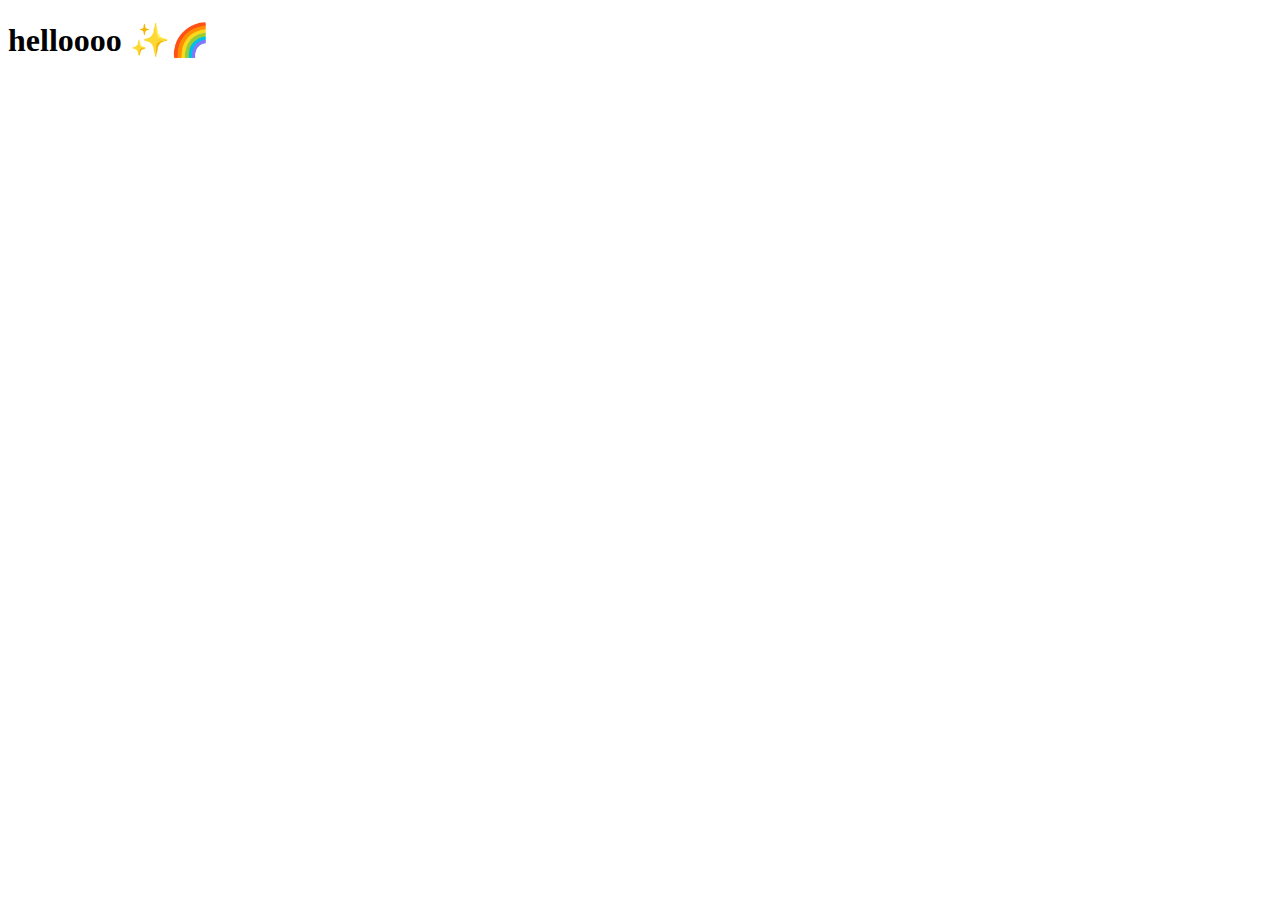
==== index.html @ 84b8ed9b "init project" ====
<!DOCTYPE html>
<html lang="en">

<head>
    <meta charset="UTF-8">
    <meta http-equiv="X-UA-Compatible" content="IE=edge">
    <meta name="viewport" content="width=device-width, initial-scale=1.0">
    <title>🌈</title>
</head>

<body>
    <h1>helloooo ✨🌈</h1>
</body>

</html>
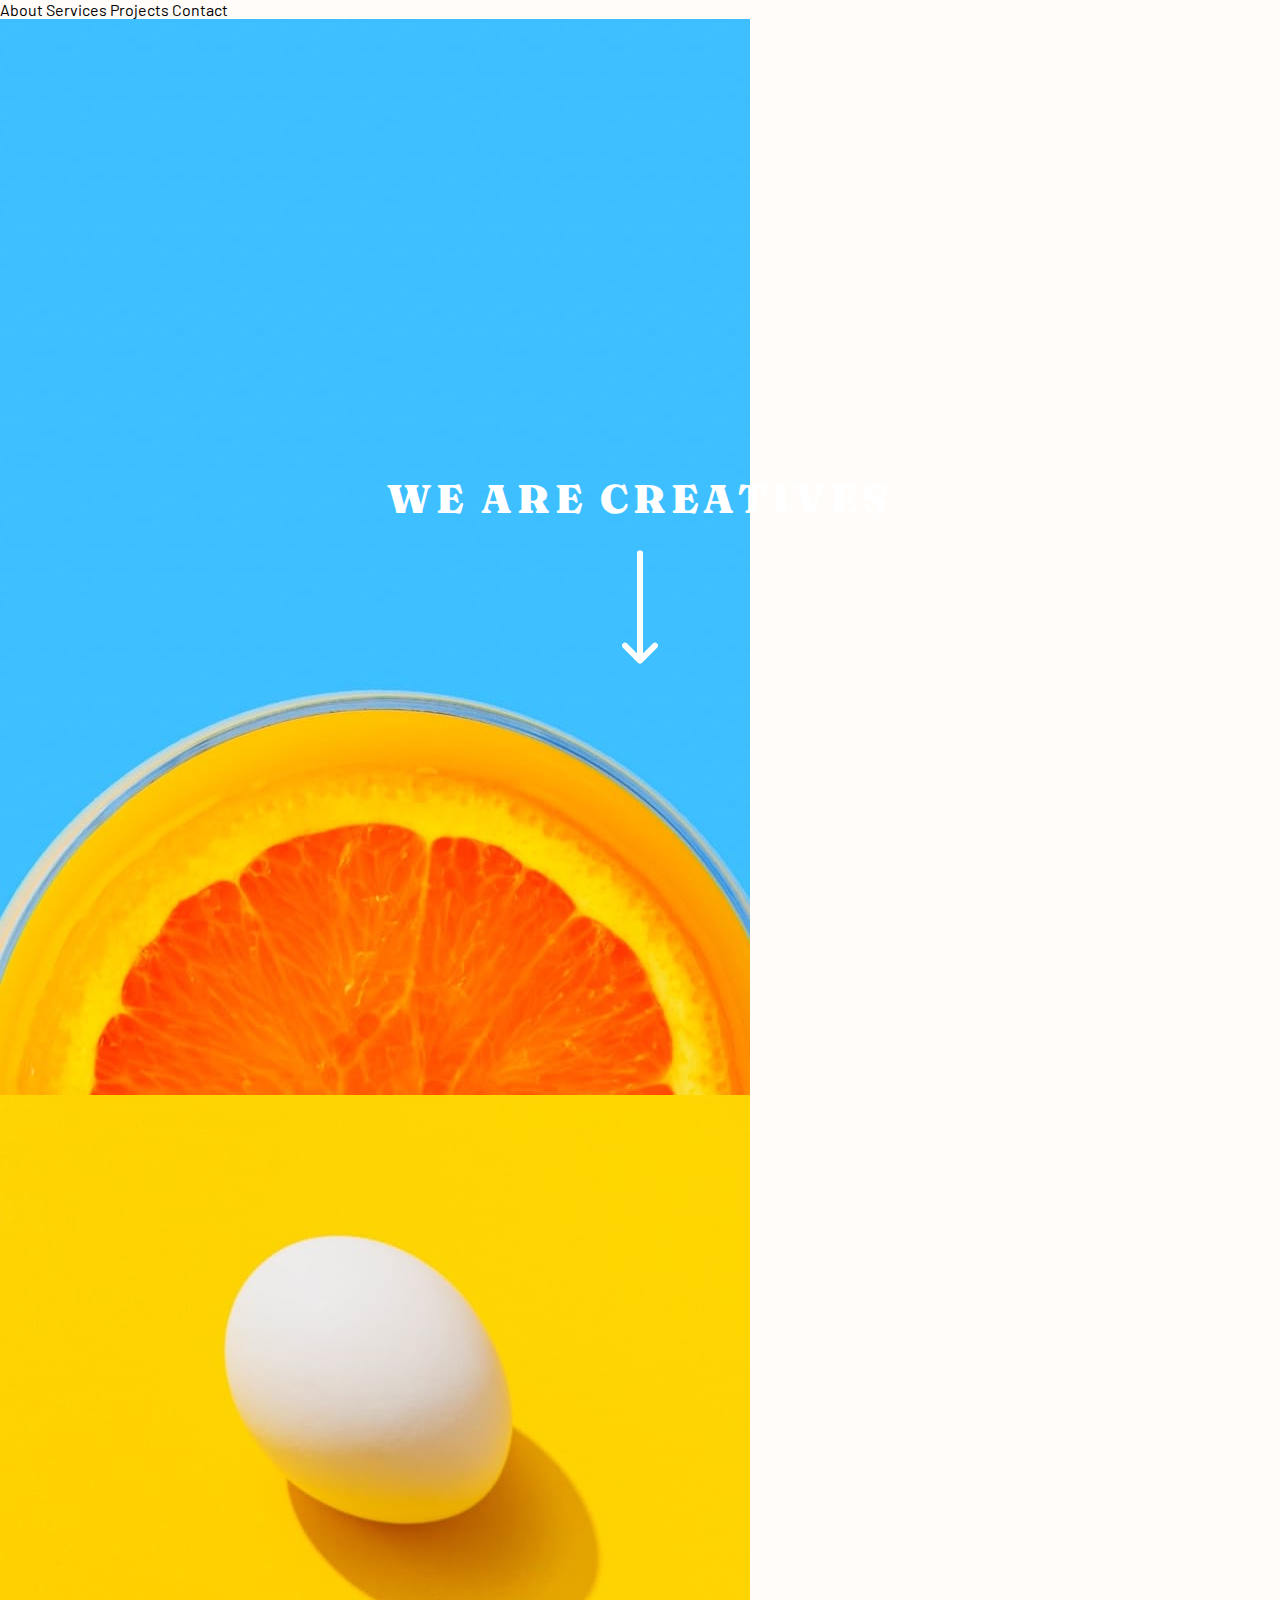
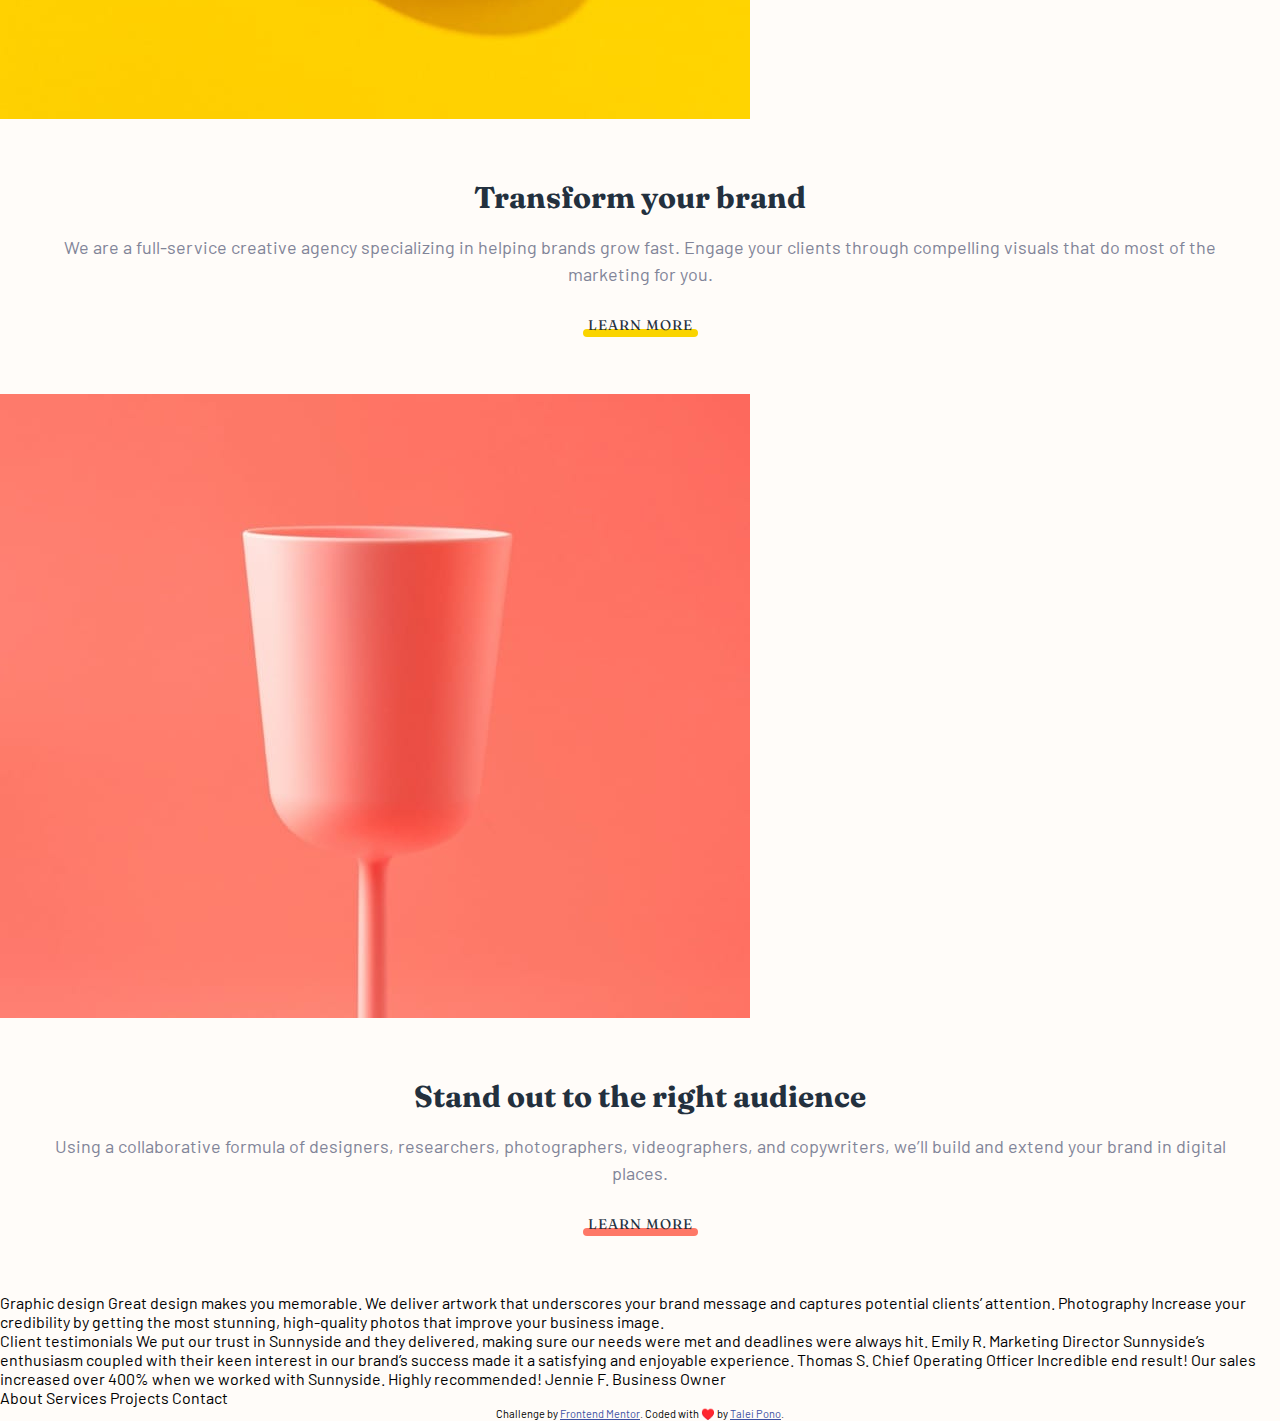
==== commit 2d3b09a7: "add hero, transform and stand out section mobile styles" ====
--- a/index.html
+++ b/index.html
@@ -3,13 +3,126 @@
 
 <head>
     <meta charset="UTF-8">
-    <meta http-equiv="X-UA-Compatible" content="IE=edge">
     <meta name="viewport" content="width=device-width, initial-scale=1.0">
-    <title>🌈</title>
+    <!-- displays site properly based on user's device -->
+
+    <link rel="icon" type="image/png" sizes="32x32" href="./images/favicon-32x32.png">
+
+    <title>Frontend Mentor | Sunnyside agency landing page</title>
+
+    <!-- Feel free to remove these styles or customise in your own stylesheet 👍 -->
+    <style>
+        .attribution {
+            font-size: 11px;
+            text-align: center;
+        }
+
+        .attribution a {
+            color: hsl(228, 45%, 44%);
+        }
+    </style>
+    <link rel="preconnect" href="https://fonts.googleapis.com">
+    <link rel="preconnect" href="https://fonts.gstatic.com" crossorigin>
+    <link
+        href="https://fonts.googleapis.com/css2?family=Barlow:wght@600&family=Fraunces:opsz,wght@9..144,700;9..144,900&display=swap"
+        rel="stylesheet">
+    <link rel="stylesheet" href="./styles.css">
 </head>
 
 <body>
-    <h1>helloooo ✨🌈</h1>
+    <header class="header">
+        About
+        Services
+        Projects
+        Contact
+    </header>
+    <main class="main">
+        <section class="hero__wrapper">
+            <div class="hero__header">
+                <h1 class="hero__title">We are creatives</h1>
+                <div class="hero__icon-wrapper">
+                    <svg width="36" height="114" xmlns="http://www.w3.org/2000/svg">
+                        <g stroke="#FFF" stroke-width="6" fill="none" fill-rule="evenodd" stroke-linecap="round"
+                            stroke-linejoin="round">
+                            <path d="M18 3v100M3 95.484l15 15 15-15" />
+                        </g>
+                    </svg>
+                </div>
+            </div>
+            <div class="hero__image-wrapper">
+                <img src="./images/mobile/image-header.jpg" alt="Hero image" class="hero__image">
+            </div>
+        </section>
+        <section class="main-content">
+            <div class="transform__wrapper">
+                <div class="transform__image-wrapper">
+                    <img src="./images/mobile/image-transform.jpg" alt="Transform image" class="transform__image">
+                </div>
+                <div class="transform__content">
+                    <h2 class="transform__title">Transform your brand</h2>
+                    <p class="transform__description">
+                        We are a full-service creative agency specializing in helping brands grow fast. Engage your
+                        clients through compelling visuals that do most of the marketing for you.
+                    </p>
+                    <a href="" class="transform__cta">Learn more</a>
+                </div>
+            </div>
+            <div class="stand-out__wrapper">
+                <div class="stand-out__image-wrapper">
+                    <img src="./images/mobile/image-stand-out.jpg" alt="Stand out image" class="stand-out__image">
+                </div>
+                <div class="stand-out__content">
+                    <h2 class="stand-out__title">Stand out to the right audience</h2>
+                    <p class="stand-out__description">
+                        Using a collaborative formula of designers, researchers, photographers, videographers, and
+                        copywriters,
+                        we’ll build
+                        and extend your brand in digital places.
+                    </p>
+                    <a href="" class="stand-out__cta">Learn more</a>
+                </div>
+            </div>
+            <div class="graphic-photography__wrapper">
+                Graphic design
+                Great design makes you memorable. We deliver artwork that underscores your brand message and captures
+                potential
+                clients’ attention.
+
+                Photography
+                Increase your credibility by getting the most stunning, high-quality photos that improve your business
+                image.
+            </div>
+            <div class="testimonials__wrapper">
+                Client testimonials
+
+                We put our trust in Sunnyside and they delivered, making sure our needs were met and deadlines were
+                always hit.
+                Emily R.
+                Marketing Director
+
+                Sunnyside’s enthusiasm coupled with their keen interest in our brand’s success made it a satisfying and
+                enjoyable
+                experience.
+                Thomas S.
+                Chief Operating Officer
+
+                Incredible end result! Our sales increased over 400% when we worked with Sunnyside. Highly recommended!
+                Jennie F.
+                Business Owner
+            </div>
+        </section>
+    </main>
+    <footer class="footer">
+        About
+        Services
+        Projects
+        Contact
+    </footer>
+
+    <div class="attribution">
+        Challenge by <a href="https://www.frontendmentor.io?ref=challenge" target="_blank">Frontend Mentor</a>.
+        Coded with ♥️ by <a href="#">Talei Pono</a>.
+    </div>
 </body>
 
 </html>--- a/styles.css
+++ b/styles.css
@@ -0,0 +1,158 @@
+/* VARIABLES */
+:root {
+    /* COLOR VARS */
+    --white: #ffffff;
+    --white-2: #fffcf9;
+    --gray: hsl(232, 10%, 55%);
+    --blue: hsl(212, 27%, 19%);
+    --yellow: hsl(51, 100%, 49%);
+    --red: hsl(7, 99%, 70%);
+    /* FONT VARS */
+    --primary: 'Barlow', sans-serif;
+    --secondary: 'Fraunces', serif;
+    /* Z-INDEX */
+    --behind: -1;
+}
+
+/* NORMALIZE STYLES */
+html {box-sizing:border-box; overflow-x: hidden; scroll-behavior: smooth;}
+*, *::before, *::after {box-sizing: border-box;}
+body {margin: 0; font-family: 'Barlow', sans-serif; font-size: 1rem; overflow-x: hidden; background-color: var(--white-2);}
+
+/* HERO SECTION - MOBILE */
+.hero__wrapper {
+    position: relative;
+}
+
+.hero__header {
+    position: absolute;
+    top: 50%;
+    transform: translateY(-50%);
+    width: 100%;
+    text-align: center;
+}
+
+.hero__title {
+    font-family: var(--secondary);
+    text-transform: uppercase;
+    font-size: 2.5rem;
+    font-weight: 900;
+    letter-spacing: 5px;
+    color: var(--white);
+}
+
+.hero__image {
+    max-width: 100%;
+}
+
+.hero__image-wrapper {
+    display: flex;
+}
+
+/* TRANSFORM SECTION - MOBILE */
+.transform__image {
+    max-width: 100%;
+}
+
+.transform__image-wrapper {
+    display: flex;
+}
+
+.transform__content {
+    text-align: center;
+    padding: 60px 25px;
+}
+
+.transform__title {
+    margin: 0 auto;
+    font-family: var(--secondary);
+    font-size: 1.875rem;
+    width: 75%;
+    color: var(--blue);
+}
+
+.transform__description {
+    line-height: 1.5;
+    font-size: 1.125rem;
+    color: var(--gray);
+}
+
+.transform__cta {
+    text-transform: uppercase;
+    text-decoration: none;
+    font-family: var(--secondary);
+    display: inline-block;
+    margin-top: 10px;
+    color: var(--blue);
+    position: relative;
+    font-size: 0.875rem;
+    letter-spacing: 1px;
+}
+
+.transform__cta::after {
+    content: "";
+    display: inline-block;
+    position: absolute;
+    bottom: -3px;
+    left: -5px;
+    width: calc(100% + 10px);
+    height: 8px;
+    background-color: var(--yellow);
+    border-radius: 10px;
+    z-index: var(--behind);
+}
+
+/* STAND OUT SECTION - MOBILE */
+.stand-out__image {
+    max-width: 100%;
+}
+
+.stand-out__image-wrapper {
+    display: flex;
+}
+
+.stand-out__content {
+    text-align: center;
+    padding: 60px 25px;
+}
+
+.stand-out__title {
+    margin: 0 auto;
+    font-family: var(--secondary);
+    font-size: 1.875rem;
+    width: 75%;
+    color: var(--blue);
+}
+
+.stand-out__description {
+    line-height: 1.5;
+    font-size: 1.125rem;
+    color: var(--gray);
+}
+
+.stand-out__cta {
+    text-transform: uppercase;
+    text-decoration: none;
+    font-family: var(--secondary);
+    display: inline-block;
+    margin-top: 10px;
+    color: var(--blue);
+    position: relative;
+    font-size: 0.875rem;
+    letter-spacing: 1px;
+}
+
+.stand-out__cta::after {
+    content: "";
+    display: inline-block;
+    position: absolute;
+    bottom: -3px;
+    left: -5px;
+    width: calc(100% + 10px);
+    height: 8px;
+    background-color: var(--red);
+    border-radius: 10px;
+    z-index: var(--behind);
+}
+
+/* GRAPHIC & PHOTOGRAPHY SECTION - MOBILE */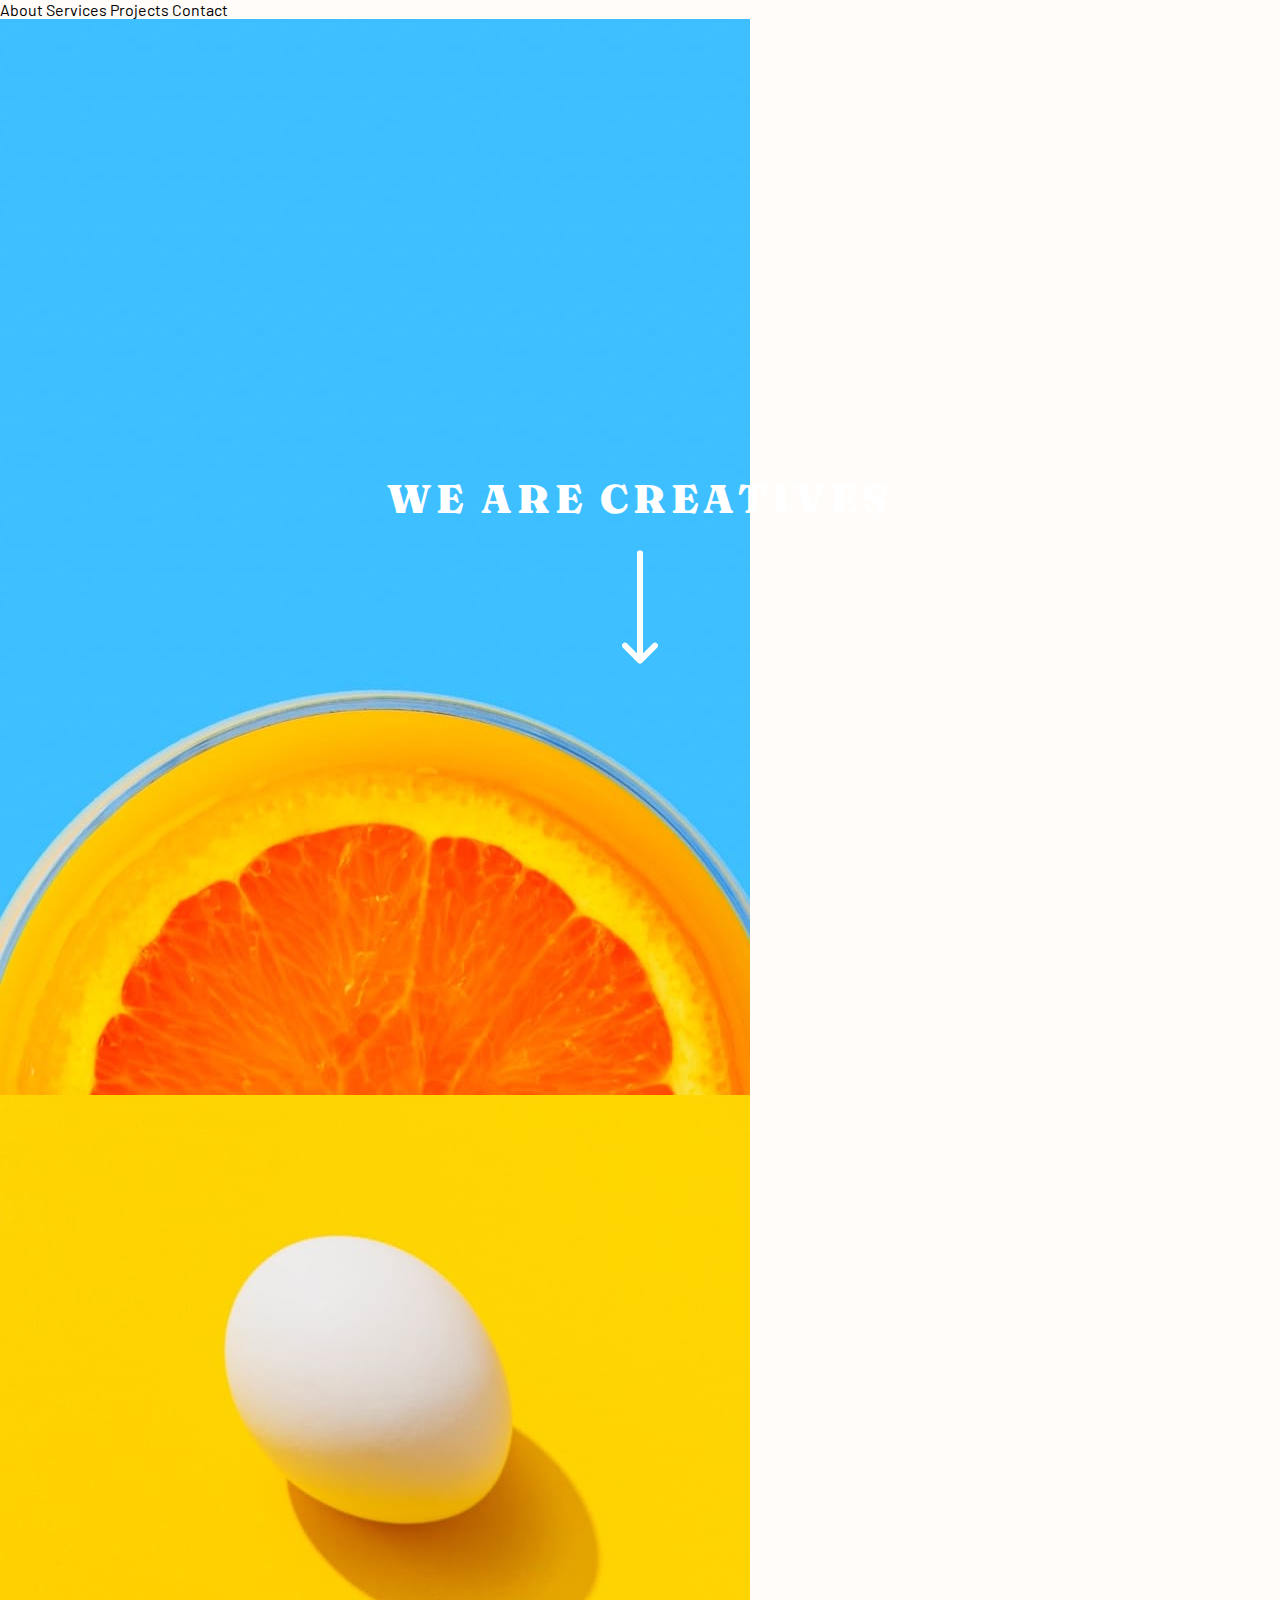
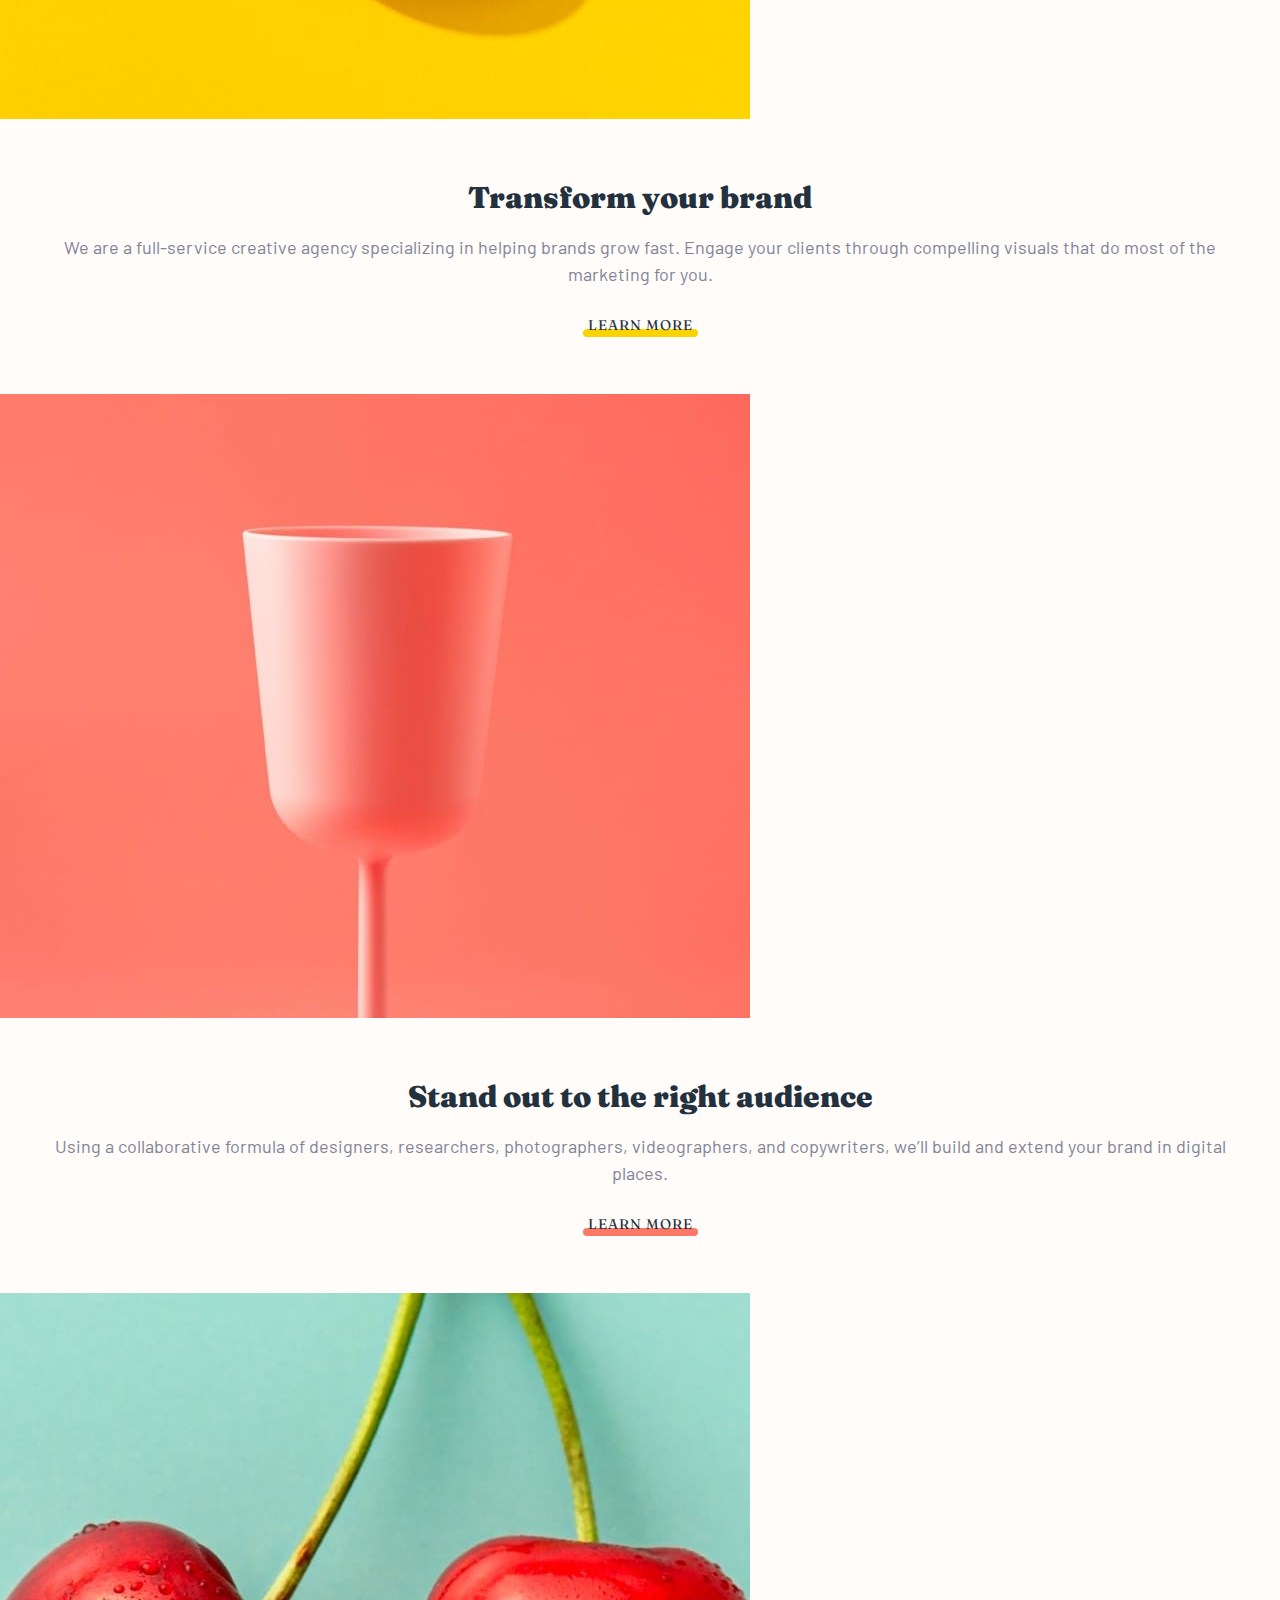
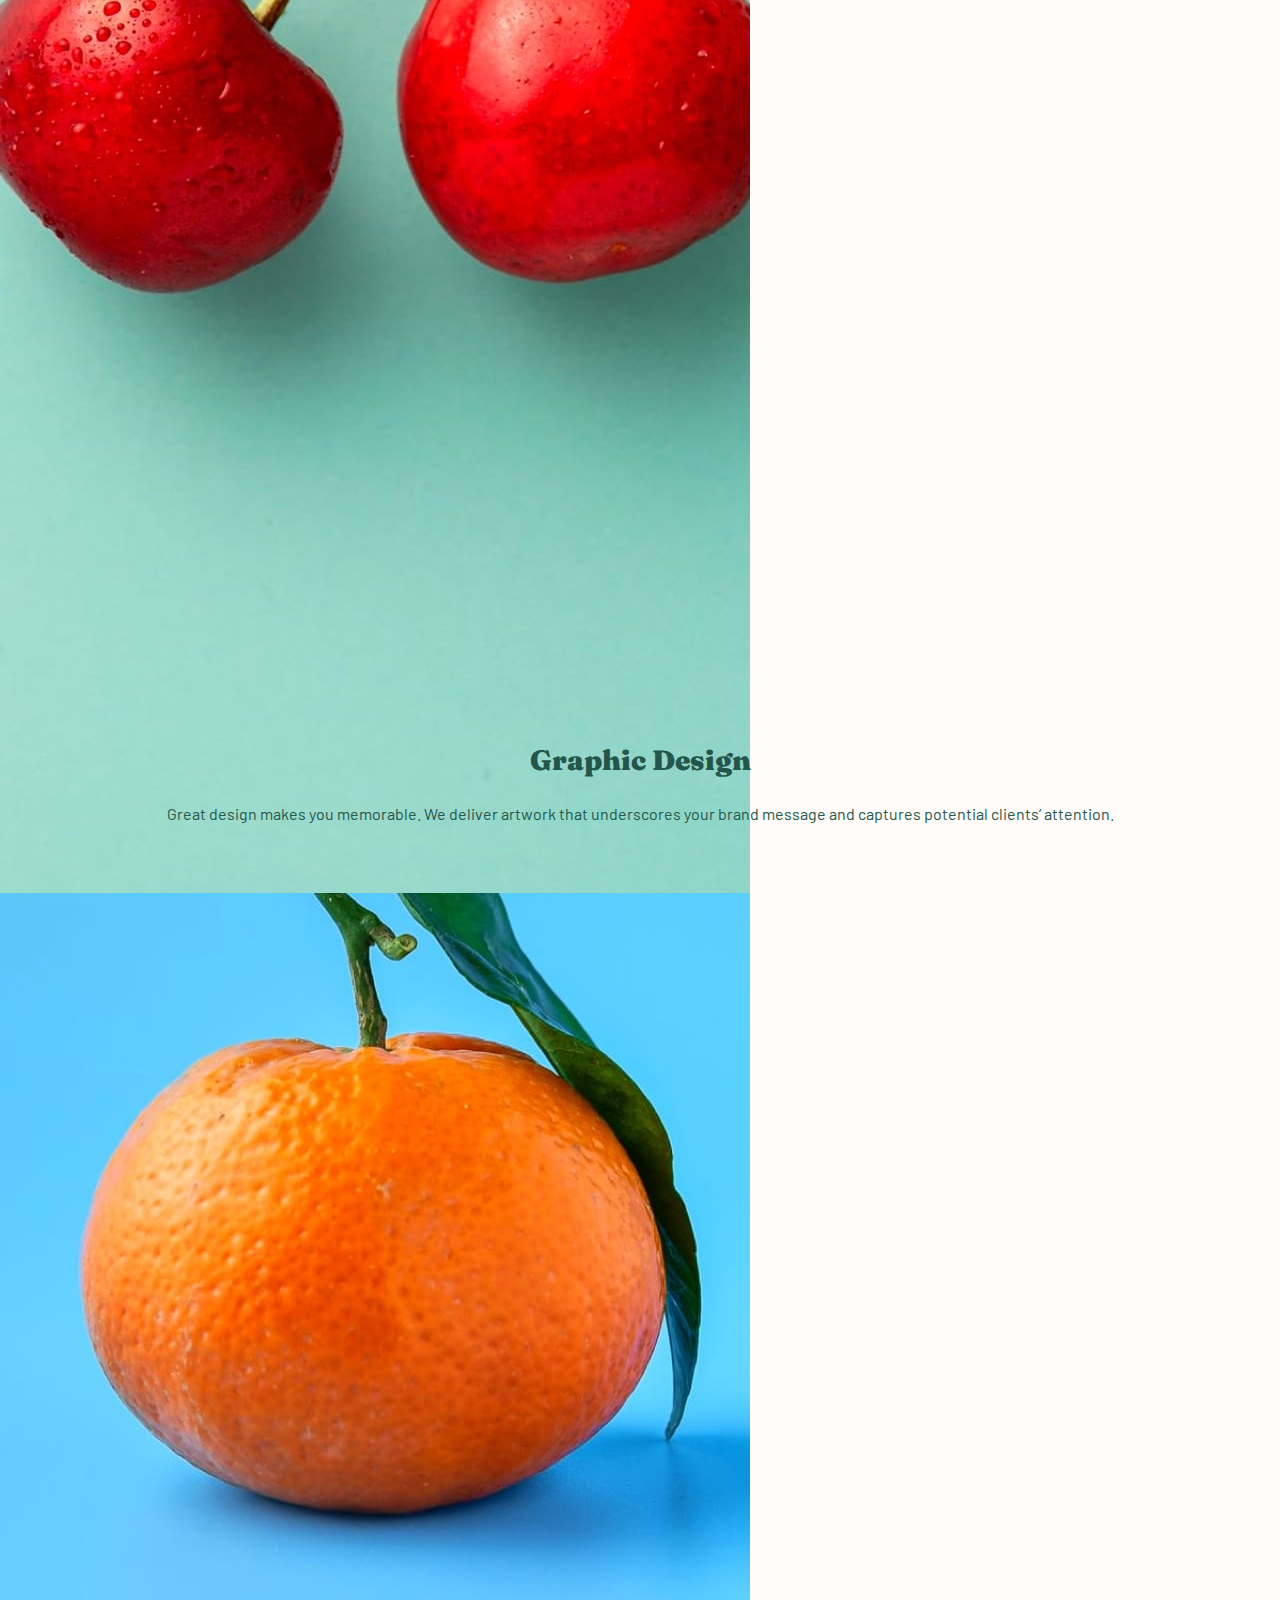
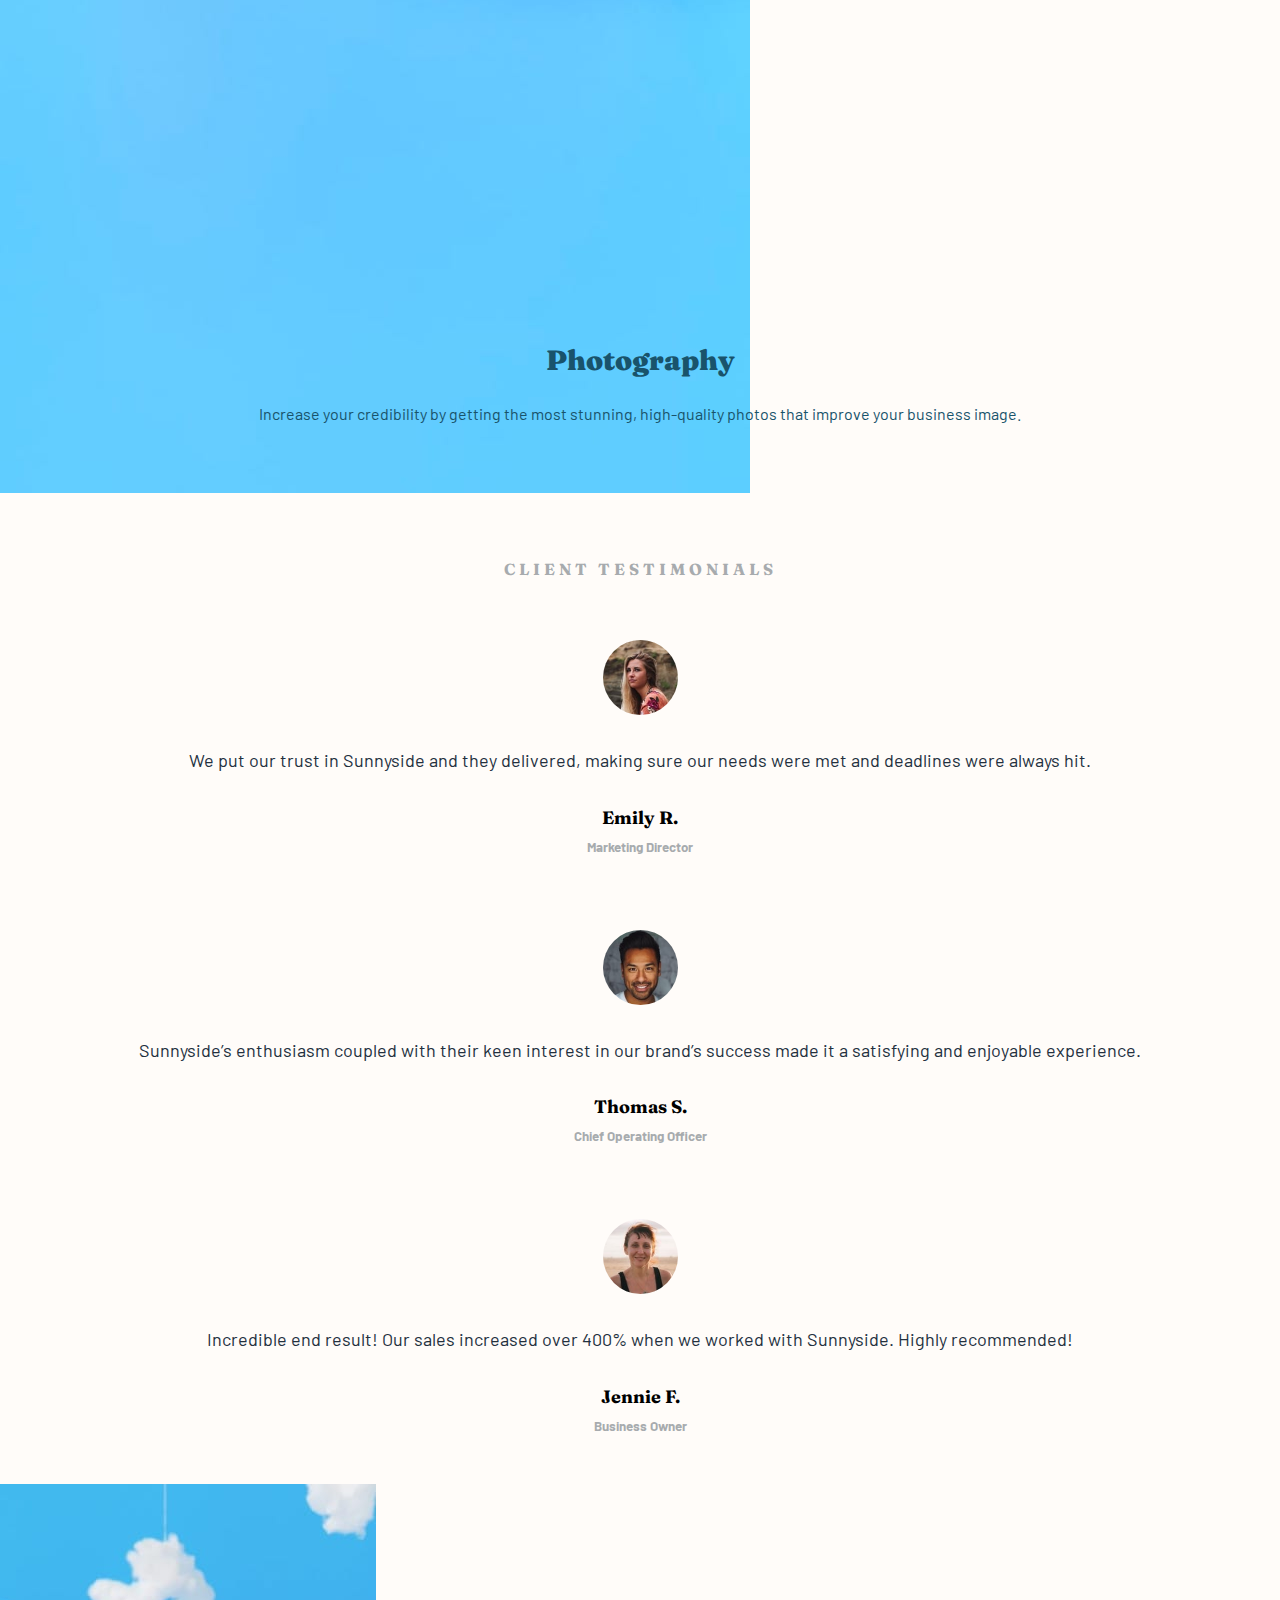
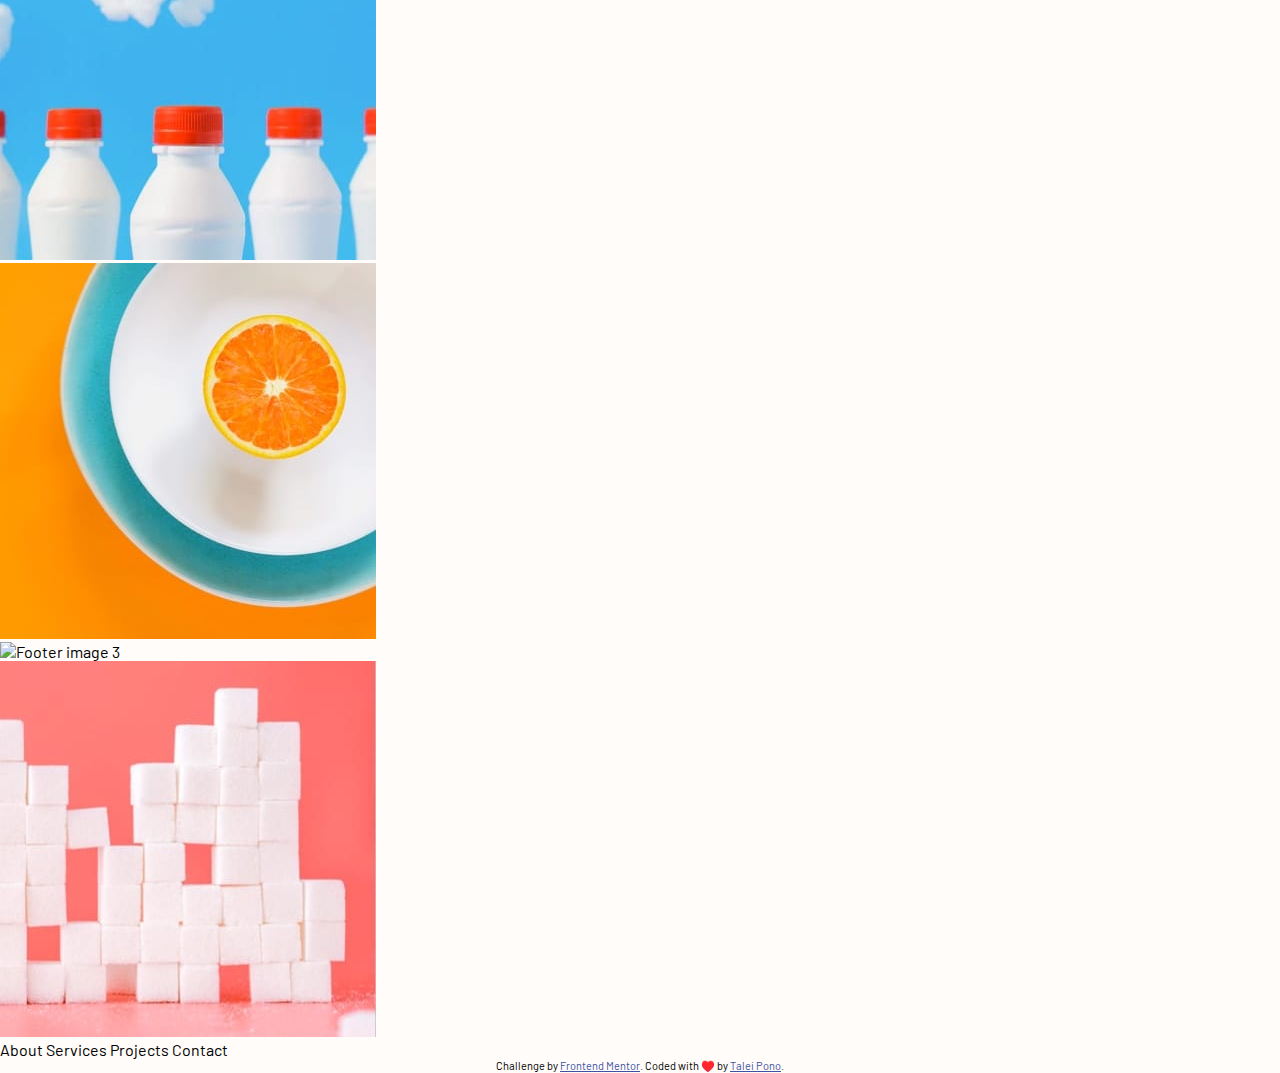
==== commit 461da736: "add graphic, photography, and testimonials mobile styles" ====
--- a/index.html
+++ b/index.html
@@ -2,127 +2,173 @@
 <html lang="en">
 
 <head>
-    <meta charset="UTF-8">
-    <meta name="viewport" content="width=device-width, initial-scale=1.0">
-    <!-- displays site properly based on user's device -->
+  <meta charset="UTF-8" />
+  <meta name="viewport" content="width=device-width, initial-scale=1.0" />
+  <!-- displays site properly based on user's device -->
 
-    <link rel="icon" type="image/png" sizes="32x32" href="./images/favicon-32x32.png">
+  <link rel="icon" type="image/png" sizes="32x32" href="./images/favicon-32x32.png" />
 
-    <title>Frontend Mentor | Sunnyside agency landing page</title>
+  <title>Frontend Mentor | Sunnyside agency landing page</title>
 
-    <!-- Feel free to remove these styles or customise in your own stylesheet 👍 -->
-    <style>
-        .attribution {
-            font-size: 11px;
-            text-align: center;
-        }
+  <!-- Feel free to remove these styles or customise in your own stylesheet 👍 -->
+  <style>
+    .attribution {
+      font-size: 11px;
+      text-align: center;
+    }
 
-        .attribution a {
-            color: hsl(228, 45%, 44%);
-        }
-    </style>
-    <link rel="preconnect" href="https://fonts.googleapis.com">
-    <link rel="preconnect" href="https://fonts.gstatic.com" crossorigin>
-    <link
-        href="https://fonts.googleapis.com/css2?family=Barlow:wght@600&family=Fraunces:opsz,wght@9..144,700;9..144,900&display=swap"
-        rel="stylesheet">
-    <link rel="stylesheet" href="./styles.css">
+    .attribution a {
+      color: hsl(228, 45%, 44%);
+    }
+  </style>
+  <link rel="preconnect" href="https://fonts.googleapis.com" />
+  <link rel="preconnect" href="https://fonts.gstatic.com" crossorigin />
+  <link
+    href="https://fonts.googleapis.com/css2?family=Barlow:wght@600&family=Fraunces:opsz,wght@9..144,700;9..144,900&display=swap"
+    rel="stylesheet" />
+  <link rel="stylesheet" href="./styles.css" />
 </head>
 
 <body>
-    <header class="header">
-        About
-        Services
-        Projects
-        Contact
-    </header>
-    <main class="main">
-        <section class="hero__wrapper">
-            <div class="hero__header">
-                <h1 class="hero__title">We are creatives</h1>
-                <div class="hero__icon-wrapper">
-                    <svg width="36" height="114" xmlns="http://www.w3.org/2000/svg">
-                        <g stroke="#FFF" stroke-width="6" fill="none" fill-rule="evenodd" stroke-linecap="round"
-                            stroke-linejoin="round">
-                            <path d="M18 3v100M3 95.484l15 15 15-15" />
-                        </g>
-                    </svg>
-                </div>
+  <header class="header">About Services Projects Contact</header>
+  <main class="main">
+    <section class="hero__wrapper">
+      <div class="hero__header">
+        <h1 class="hero__title">We are creatives</h1>
+        <div class="hero__icon-wrapper">
+          <svg width="36" height="114" xmlns="http://www.w3.org/2000/svg">
+            <g stroke="#FFF" stroke-width="6" fill="none" fill-rule="evenodd" stroke-linecap="round"
+              stroke-linejoin="round">
+              <path d="M18 3v100M3 95.484l15 15 15-15" />
+            </g>
+          </svg>
+        </div>
+      </div>
+      <div class="hero__image-wrapper">
+        <img src="./images/mobile/image-header.jpg" alt="Hero image" class="hero__image" />
+      </div>
+    </section>
+    <section class="main-content">
+      <div class="transform__wrapper">
+        <div class="transform__image-wrapper">
+          <img src="./images/mobile/image-transform.jpg" alt="Transform image" class="transform__image" />
+        </div>
+        <div class="transform__content">
+          <h2 class="transform__title">Transform your brand</h2>
+          <p class="transform__description">
+            We are a full-service creative agency specializing in helping
+            brands grow fast. Engage your clients through compelling visuals
+            that do most of the marketing for you.
+          </p>
+          <a href="" class="transform__cta">Learn more</a>
+        </div>
+      </div>
+      <div class="stand-out__wrapper">
+        <div class="stand-out__image-wrapper">
+          <img src="./images/mobile/image-stand-out.jpg" alt="Stand out image" class="stand-out__image" />
+        </div>
+        <div class="stand-out__content">
+          <h2 class="stand-out__title">Stand out to the right audience</h2>
+          <p class="stand-out__description">
+            Using a collaborative formula of designers, researchers,
+            photographers, videographers, and copywriters, we’ll build and
+            extend your brand in digital places.
+          </p>
+          <a href="" class="stand-out__cta">Learn more</a>
+        </div>
+      </div>
+      <div class="graphic-photography__wrapper">
+        <div class="graphic__wrapper">
+          <div class="graphic__image-wrapper">
+            <img src="./images/mobile/image-graphic-design.jpg" alt="Graphic design image" class="graphic__image">
+          </div>
+          <div class="graphic__content">
+            <h2 class="graphic__title">Graphic design</h2>
+            <p class="graphic__description">Great design makes you memorable. We deliver artwork
+              that underscores your brand message and captures potential clients’ attention.</p>
+          </div>
+        </div>
+        <div class="photography__wrapper">
+          <div class="photography__image-wrapper">
+            <img src="./images/mobile/image-photography.jpg" alt="Photography image" class="photography__image">
+          </div>
+          <div class="photography__content">
+            <h2 class="photography__title">Photography</h2>
+            <p class="photography__description">Increase your credibility by getting the most stunning, high-quality
+              photos that improve your business image.</p>
+          </div>
+        </div>
+      </div>
+      <div class="testimonials__wrapper">
+        <h3 class="testimonials__title">Client testimonials</h3>
+        <div class="testimonials__blocks">
+          <div class="testimonials__block">
+            <div class="testimonials__image-wrapper">
+              <img src="./images/image-emily.jpg" alt="Testimonial 1 image" class="testimonials__image">
             </div>
-            <div class="hero__image-wrapper">
-                <img src="./images/mobile/image-header.jpg" alt="Hero image" class="hero__image">
+            <p class="testimonials__quote">We put our trust in Sunnyside and they delivered,
+              making sure our needs were met and deadlines were always hit.</p>
+            <div class="testimonials__author">
+              <h4 class="testimonials__author-title">Emily R.</h4>
+              <h5 class="testimonials__author-subtitle">Marketing Director</h5>
             </div>
-        </section>
-        <section class="main-content">
-            <div class="transform__wrapper">
-                <div class="transform__image-wrapper">
-                    <img src="./images/mobile/image-transform.jpg" alt="Transform image" class="transform__image">
-                </div>
-                <div class="transform__content">
-                    <h2 class="transform__title">Transform your brand</h2>
-                    <p class="transform__description">
-                        We are a full-service creative agency specializing in helping brands grow fast. Engage your
-                        clients through compelling visuals that do most of the marketing for you.
-                    </p>
-                    <a href="" class="transform__cta">Learn more</a>
-                </div>
+          </div>
+          <div class="testimonials__block">
+            <div class="testimonials__image-wrapper">
+              <img src="./images/image-thomas.jpg" alt="Testimonial 2 image" class="testimonials__image">
             </div>
-            <div class="stand-out__wrapper">
-                <div class="stand-out__image-wrapper">
-                    <img src="./images/mobile/image-stand-out.jpg" alt="Stand out image" class="stand-out__image">
-                </div>
-                <div class="stand-out__content">
-                    <h2 class="stand-out__title">Stand out to the right audience</h2>
-                    <p class="stand-out__description">
-                        Using a collaborative formula of designers, researchers, photographers, videographers, and
-                        copywriters,
-                        we’ll build
-                        and extend your brand in digital places.
-                    </p>
-                    <a href="" class="stand-out__cta">Learn more</a>
-                </div>
+            <p class="testimonials__quote">Sunnyside’s enthusiasm coupled with their keen
+              interest in our brand’s success made it a satisfying and enjoyable
+              experience.</p>
+            <div class="testimonials__author">
+              <h4 class="testimonials__author-title">Thomas S.</h4>
+              <h5 class="testimonials__author-subtitle">Chief Operating Officer</h5>
             </div>
-            <div class="graphic-photography__wrapper">
-                Graphic design
-                Great design makes you memorable. We deliver artwork that underscores your brand message and captures
-                potential
-                clients’ attention.
+          </div>
+          <div class="testimonials__block">
+            <div class="testimonials__image-wrapper">
+              <img src="./images/image-jennie.jpg" alt="Testimonial 3 image" class="testimonials__image">
+            </div>
+            <p class="testimonials__quote">Incredible end result! Our sales increased over 400% when we worked with
+              Sunnyside. Highly recommended!</p>
+            <div class="testimonials__author">
+              <h4 class="testimonials__author-title">Jennie F.</h4>
+              <h5 class="testimonials__author-subtitle">Business Owner</h5>
+            </div>
+          </div>
+        </div>
+      </div>
+    </section>
+  </main>
+  <footer class="footer">
+    <section class="footer__image-grid">
+      <div class="footer__image-wrapper">
+        <img src="./images/mobile/image-gallery-milkbottles.jpg" alt="Footer image 1" class="footer__image">
+      </div>
+      <div class="footer__image-wrapper">
+        <img src="./images/mobile/image-gallery-orange.jpg" alt="Footer image 2" class="footer__image">
+      </div>
+      <div class="footer__image-wrapper">
+        <img src=./images/mobile/image-gallery-cone.jpg" alt="Footer image 3" class="footer__image">
+      </div>
+      <div class="footer__image-wrapper">
+        <img src="./images/mobile/image-gallery-sugar-cubes.jpg" alt="Footer image 4" class="footer__image">
+      </div>
+    </section>
+    <section class="footer__content">
+      <div class="footer__logo"></div>
+      <div class="footer__navigation">
+        About Services Projects Contact
+      </div>
+      <div class="footer__icons"></div>
+    </section>
+  </footer>
 
-                Photography
-                Increase your credibility by getting the most stunning, high-quality photos that improve your business
-                image.
-            </div>
-            <div class="testimonials__wrapper">
-                Client testimonials
-
-                We put our trust in Sunnyside and they delivered, making sure our needs were met and deadlines were
-                always hit.
-                Emily R.
-                Marketing Director
-
-                Sunnyside’s enthusiasm coupled with their keen interest in our brand’s success made it a satisfying and
-                enjoyable
-                experience.
-                Thomas S.
-                Chief Operating Officer
-
-                Incredible end result! Our sales increased over 400% when we worked with Sunnyside. Highly recommended!
-                Jennie F.
-                Business Owner
-            </div>
-        </section>
-    </main>
-    <footer class="footer">
-        About
-        Services
-        Projects
-        Contact
-    </footer>
-
-    <div class="attribution">
-        Challenge by <a href="https://www.frontendmentor.io?ref=challenge" target="_blank">Frontend Mentor</a>.
-        Coded with ♥️ by <a href="#">Talei Pono</a>.
-    </div>
+  <div class="attribution">
+    Challenge by
+    <a href="https://www.frontendmentor.io?ref=challenge" target="_blank">Frontend Mentor</a>. Coded with ♥️ by <a
+      href="#">Talei Pono</a>.
+  </div>
 </body>
 
 </html>--- a/styles.css
+++ b/styles.css
@@ -4,7 +4,10 @@
     --white: #ffffff;
     --white-2: #fffcf9;
     --gray: hsl(232, 10%, 55%);
+    --gray-2: hsl(210, 4%, 67%);
     --blue: hsl(212, 27%, 19%);
+    --blue-2: hsl(167, 40%, 24%);
+    --blue-3: hsl(198, 62%, 26%);
     --yellow: hsl(51, 100%, 49%);
     --red: hsl(7, 99%, 70%);
     /* FONT VARS */
@@ -15,9 +18,25 @@
 }
 
 /* NORMALIZE STYLES */
-html {box-sizing:border-box; overflow-x: hidden; scroll-behavior: smooth;}
-*, *::before, *::after {box-sizing: border-box;}
-body {margin: 0; font-family: 'Barlow', sans-serif; font-size: 1rem; overflow-x: hidden; background-color: var(--white-2);}
+html {
+    box-sizing: border-box;
+    overflow-x: hidden;
+    scroll-behavior: smooth;
+}
+
+*,
+*::before,
+*::after {
+    box-sizing: border-box;
+}
+
+body {
+    margin: 0;
+    font-family: 'Barlow', sans-serif;
+    font-size: 1rem;
+    overflow-x: hidden;
+    background-color: var(--white-2);
+}
 
 /* HERO SECTION - MOBILE */
 .hero__wrapper {
@@ -69,6 +88,7 @@
     font-size: 1.875rem;
     width: 75%;
     color: var(--blue);
+    font-weight: 900;
 }
 
 .transform__description {
@@ -122,6 +142,7 @@
     font-size: 1.875rem;
     width: 75%;
     color: var(--blue);
+    font-weight: 900;
 }
 
 .stand-out__description {
@@ -155,4 +176,132 @@
     z-index: var(--behind);
 }
 
-/* GRAPHIC & PHOTOGRAPHY SECTION - MOBILE */+/* GRAPHIC & PHOTOGRAPHY SECTION - MOBILE */
+
+/***** GRAPHIC SECTION - MOBILE *****/
+.graphic__wrapper {
+    position: relative;
+}
+
+.graphic__image {
+    max-width: 100%;
+}
+
+.graphic__image-wrapper {
+    display: flex;
+}
+
+.graphic__content {
+    position: absolute;
+    width: 100%;
+    text-align: center;
+    bottom: 50px;
+}
+
+.graphic__title {
+    font-family: var(--secondary);
+    text-transform: capitalize;
+    font-size: 1.75rem;
+    color: var(--blue-2);
+    font-weight: 900;
+}
+
+.graphic__description {
+    line-height: 1.7;
+    color: var(--blue-2);
+    padding-left: 15px;
+    padding-right: 15px;
+}
+
+/***** PHOTOGRAPHY SECTION - MOBILE *****/
+.photography__wrapper {
+    position: relative;
+}
+
+.photography__image {
+    max-width: 100%;
+}
+
+.photography__image-wrapper {
+    display: flex;
+}
+
+.photography__content {
+    position: absolute;
+    width: 100%;
+    text-align: center;
+    bottom: 50px;
+}
+
+.photography__title {
+    font-family: var(--secondary);
+    text-transform: capitalize;
+    font-size: 1.75rem;
+    color: var(--blue-3);
+    font-weight: 900;
+}
+
+.photography__description {
+    line-height: 1.7;
+    color: var(--blue-3);
+    padding-left: 15px;
+    padding-right: 15px;
+}
+
+/* TESTIMONIALS SECTION - MOBILE */
+.testimonials__wrapper {
+    padding: 50px 25px;
+}
+
+.testimonials__title {
+    text-align: center;
+    text-transform: uppercase;
+    font-family: var(--secondary);
+    color: var(--gray-2);
+    font-size: 16px;
+    letter-spacing: 4px;
+}
+
+.testimonials__block {
+    display: flex;
+    flex-direction: column;
+    justify-content: center;
+    align-items: center;
+    text-align: center;
+    padding-top: 75px;
+}
+
+.testimonials__block:first-of-type {
+    padding-top: 45px;
+}
+
+.testimonials__image-wrapper {
+    width: 75px;
+    display: flex;
+}
+
+.testimonials__image {
+    max-width: 100%;
+    border-radius: 100%;
+}
+
+.testimonials__quote {
+    line-height: 1.7;
+    font-size: 1.125rem;
+    color: var(--blue);
+    margin-top: 30px;
+    margin-bottom: 30px;
+}
+
+.testimonials__author-title {
+    font-family: var(--secondary);
+    font-size: 18px;
+    margin-bottom: 0;
+    margin-top: 0;
+}
+
+.testimonials__author-subtitle {
+    color: var(--gray-2);
+    margin-top: 10px;
+    margin-bottom: 0;
+}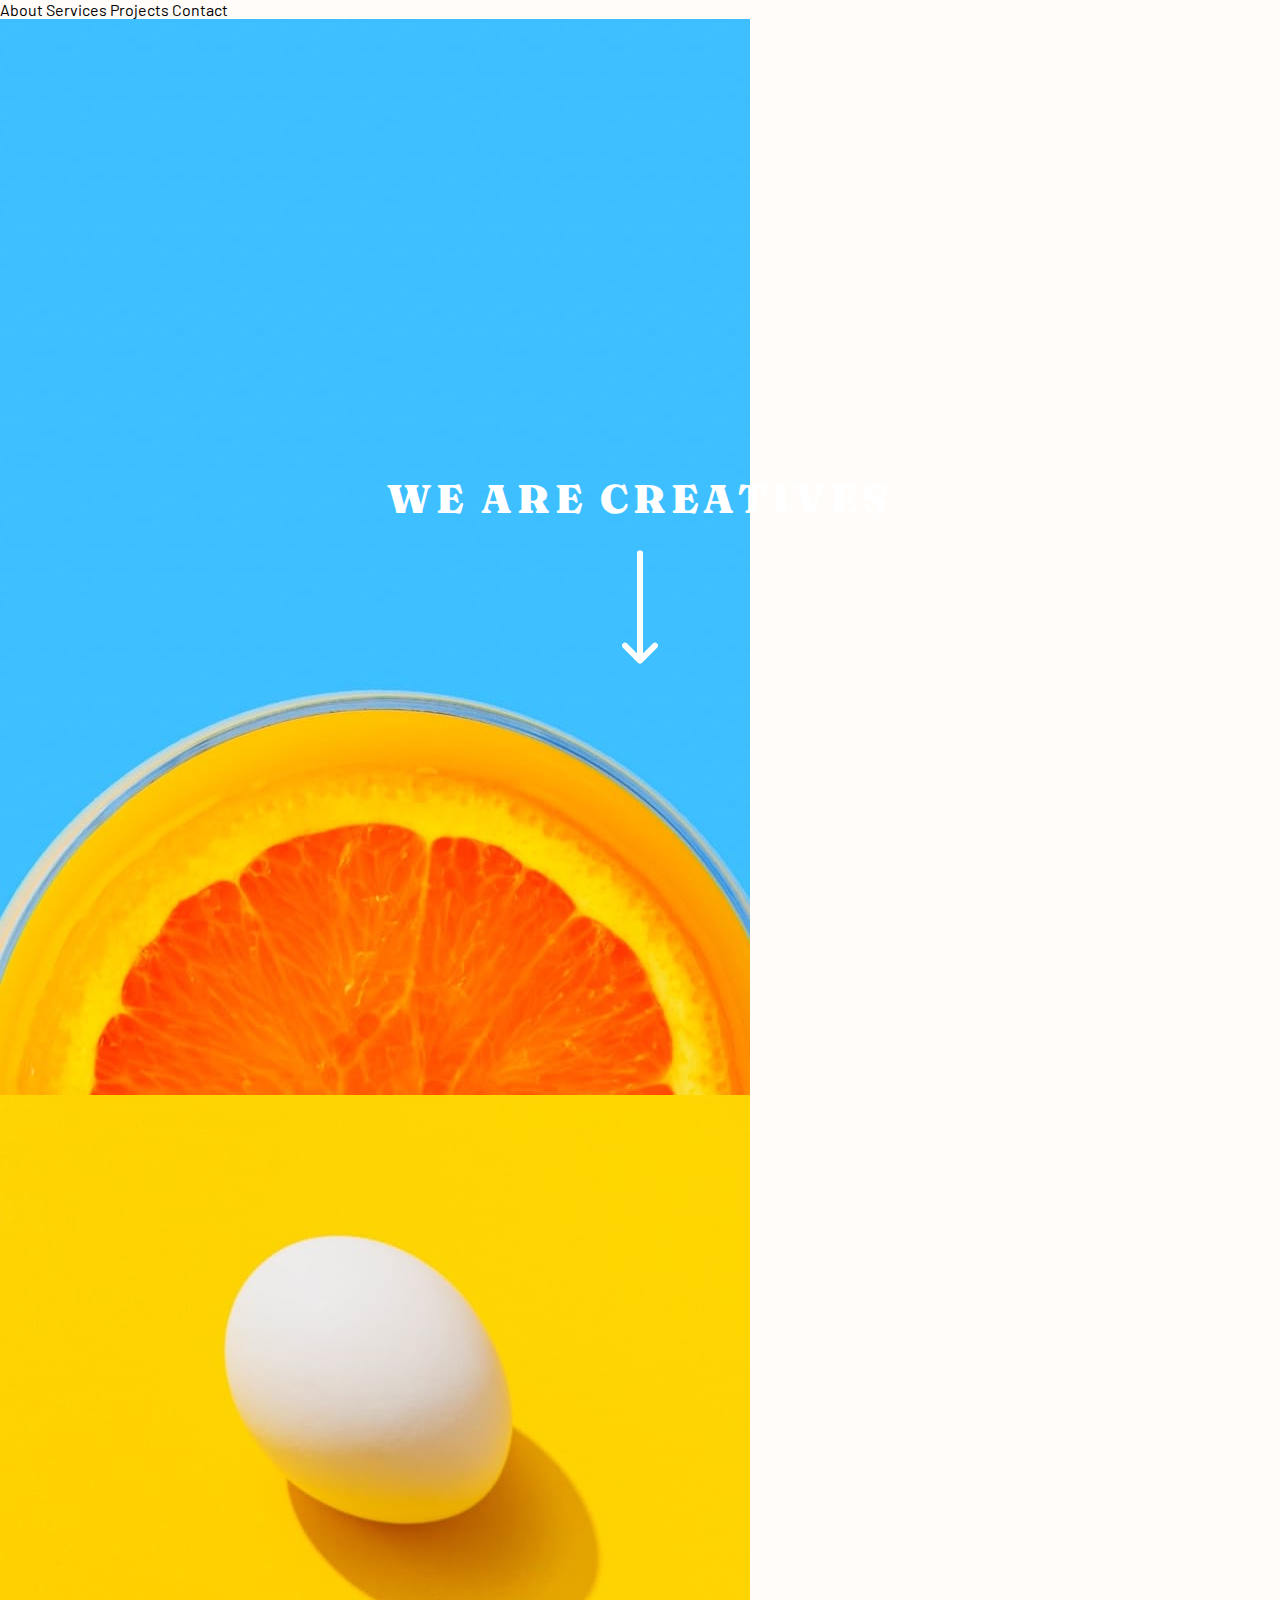
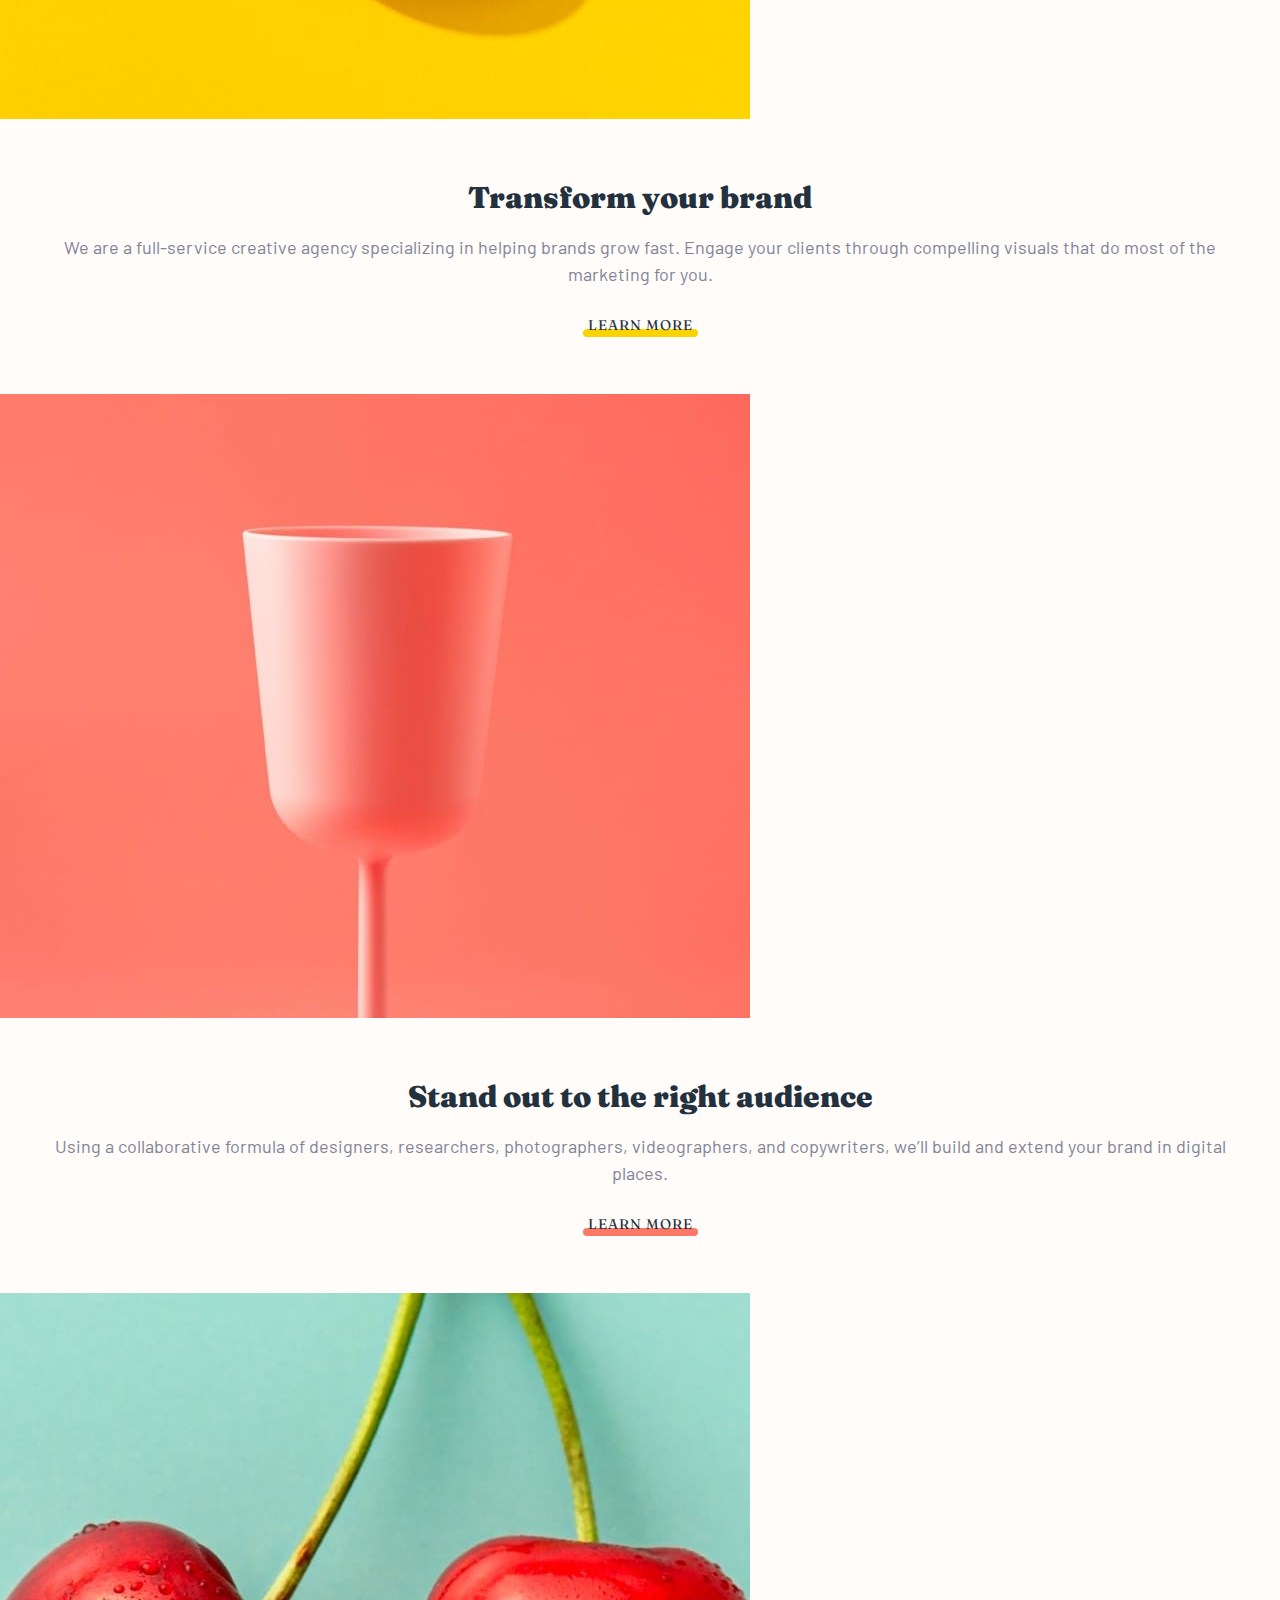
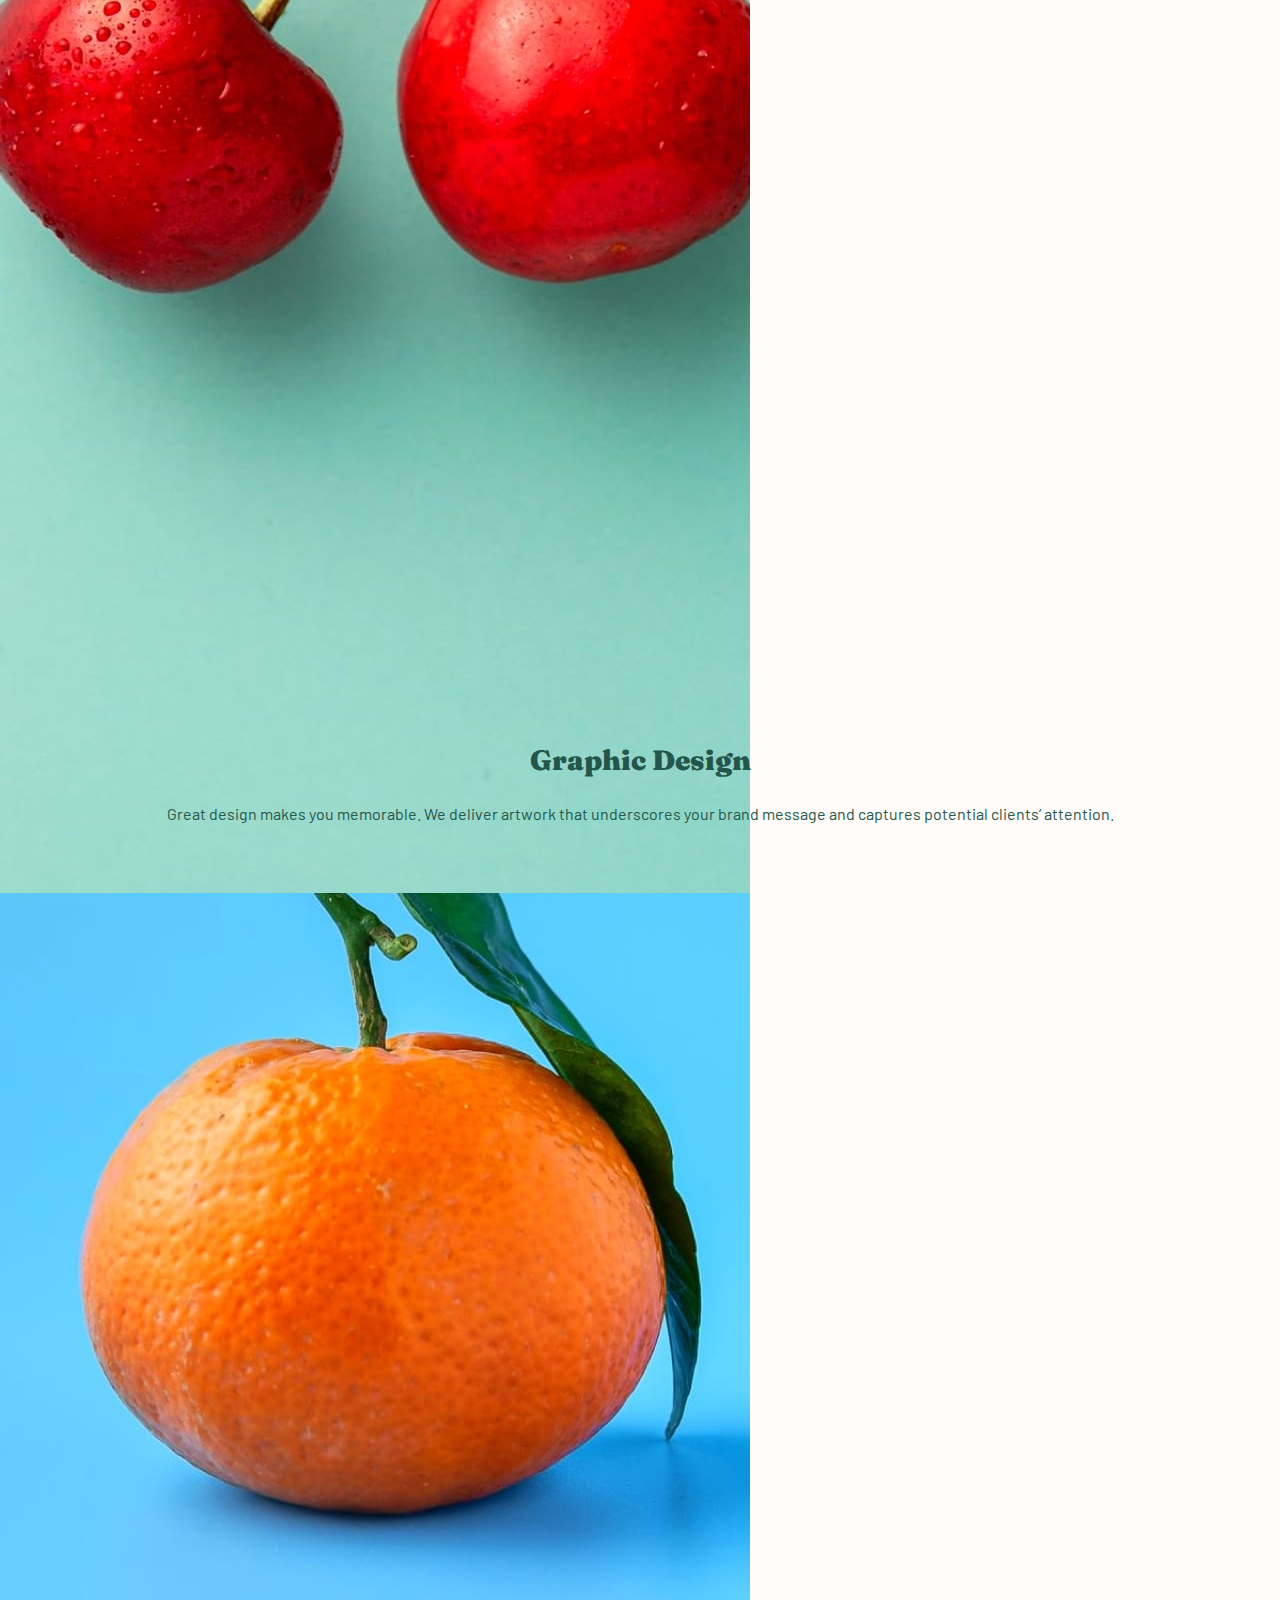
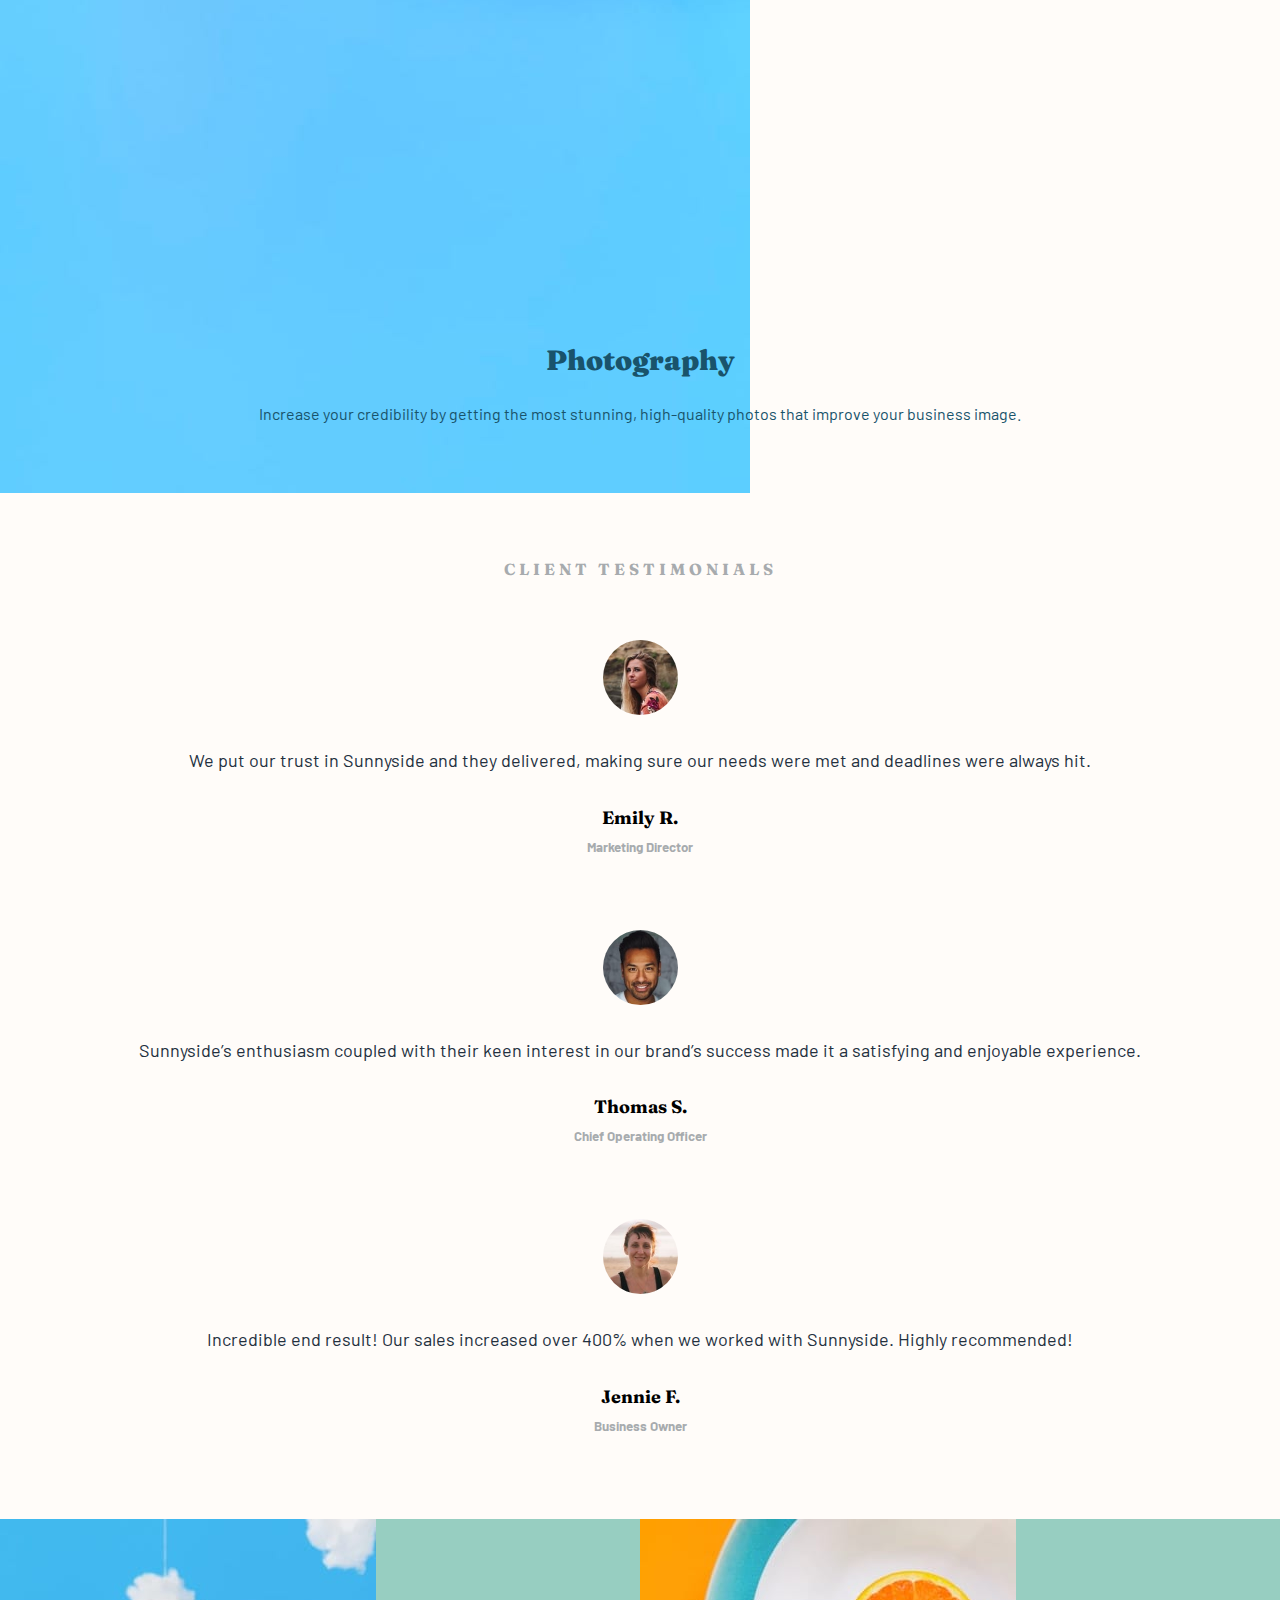
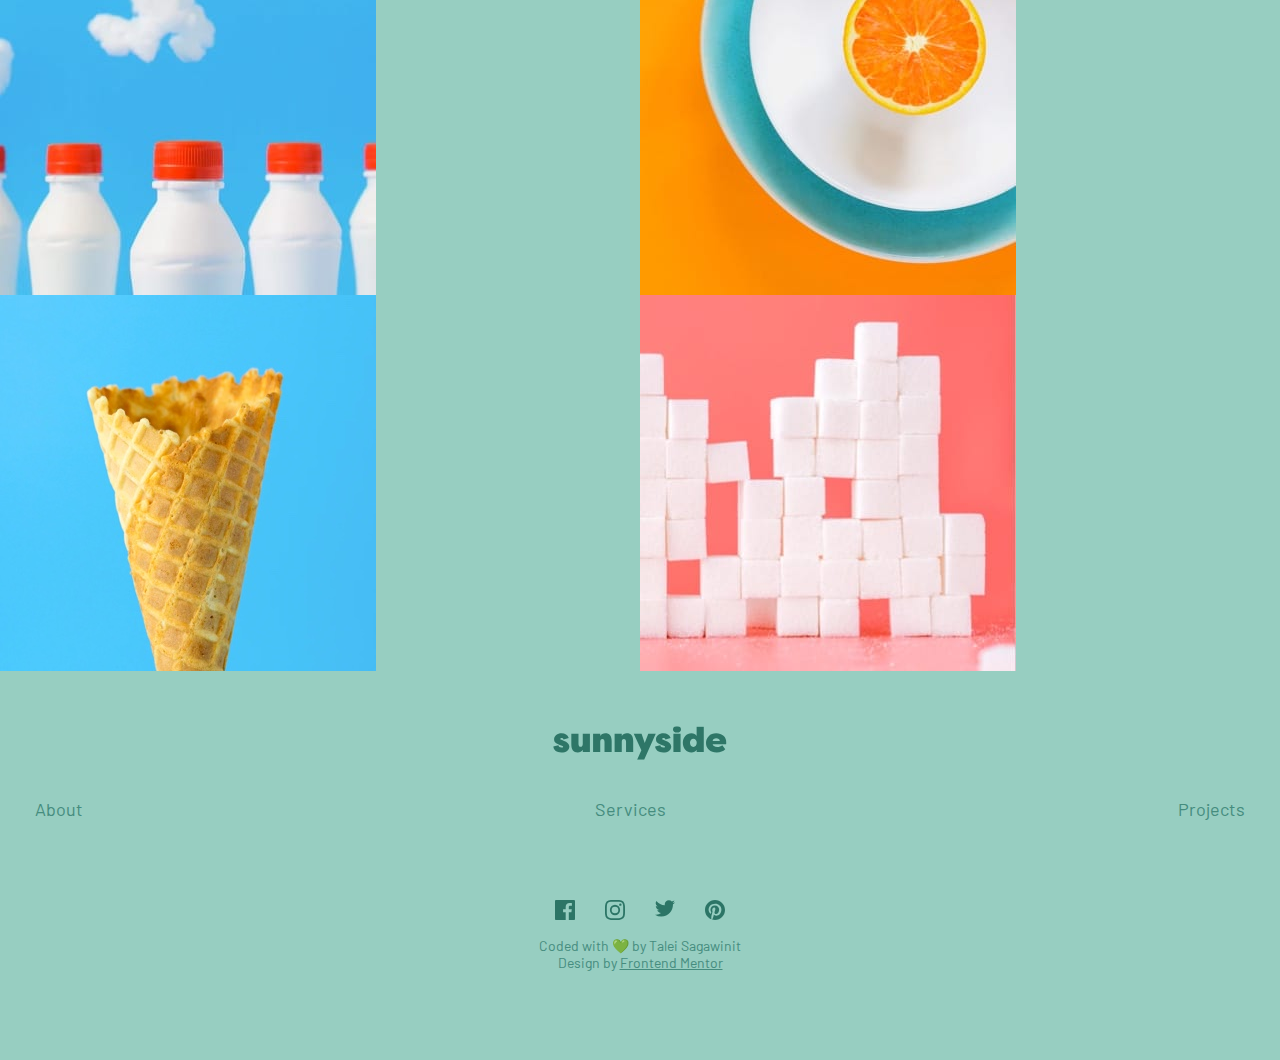
==== commit 6974fe23: "add footer mobile styles" ====
--- a/index.html
+++ b/index.html
@@ -5,22 +5,8 @@
   <meta charset="UTF-8" />
   <meta name="viewport" content="width=device-width, initial-scale=1.0" />
   <!-- displays site properly based on user's device -->
-
   <link rel="icon" type="image/png" sizes="32x32" href="./images/favicon-32x32.png" />
-
-  <title>Frontend Mentor | Sunnyside agency landing page</title>
-
-  <!-- Feel free to remove these styles or customise in your own stylesheet 👍 -->
-  <style>
-    .attribution {
-      font-size: 11px;
-      text-align: center;
-    }
-
-    .attribution a {
-      color: hsl(228, 45%, 44%);
-    }
-  </style>
+  <title>Sunnyside Agency</title>
   <link rel="preconnect" href="https://fonts.googleapis.com" />
   <link rel="preconnect" href="https://fonts.gstatic.com" crossorigin />
   <link
@@ -149,26 +135,64 @@
         <img src="./images/mobile/image-gallery-orange.jpg" alt="Footer image 2" class="footer__image">
       </div>
       <div class="footer__image-wrapper">
-        <img src=./images/mobile/image-gallery-cone.jpg" alt="Footer image 3" class="footer__image">
+        <img src="./images/mobile/image-gallery-cone.jpg" alt="Footer image 3" class="footer__image">
       </div>
       <div class="footer__image-wrapper">
         <img src="./images/mobile/image-gallery-sugar-cubes.jpg" alt="Footer image 4" class="footer__image">
       </div>
     </section>
     <section class="footer__content">
-      <div class="footer__logo"></div>
+      <div class="footer__logo-wrapper">
+        <svg width="124" height="24" xmlns="http://www.w3.org/2000/svg" class="footer__logo">
+          <path
+            d="M5.857 18.708c1.638 0 2.995-.36 4.07-1.08 1.075-.721 1.613-1.769 1.613-3.144-.083-1.855-1.464-3.246-4.144-4.173l-1.44-.597c-.314-.1-.538-.198-.67-.298a.45.45 0 01-.198-.373c0-.414.273-.62.819-.62.678 0 1.182.347 1.513 1.043l3.698-1.044c-.893-2.22-2.614-3.329-5.162-3.329-1.522 0-2.788.398-3.797 1.193C1.15 7.08.645 8.116.645 9.39c0 .398.058.766.174 1.106.116.34.29.638.521.894.232.257.455.48.67.671.215.19.488.369.82.534.33.166.582.286.756.36.174.075.41.162.707.261l.422.15 1.49.546c.363.133.6.244.707.335a.449.449 0 01.16.36c0 .431-.404.647-1.215.647-1.191 0-1.903-.53-2.134-1.59L0 14.509c.463 2.8 2.416 4.2 5.857 4.2zm11.636 0c1.638 0 2.845-.63 3.623-1.888v1.615h5.112V5.366h-5.112v7.156c0 1.474-.505 2.21-1.514 2.21-1.026 0-1.539-.736-1.539-2.21V5.366h-5.112v7.653c0 3.793 1.514 5.69 4.542 5.69zm16.103-.273V11.28c0-1.475.504-2.212 1.513-2.212 1.026 0 1.54.737 1.54 2.212v7.155h5.111v-7.652c0-3.793-1.513-5.69-4.541-5.69-1.638 0-2.846.63-3.623 1.888V5.366h-5.113v13.069h5.113zm15.383 0V11.28c0-1.475.504-2.212 1.514-2.212 1.025 0 1.538.737 1.538 2.212v7.155h5.113v-7.652c0-3.793-1.514-5.69-4.542-5.69-1.638 0-2.846.63-3.623 1.888V5.366h-5.113v13.069h5.113zM64.958 24l8.289-18.634H67.91l-2.532 6.684-2.258-6.684h-5.584l5.435 11.802L59.944 24h5.014zm13.67-5.292c1.638 0 2.995-.36 4.07-1.08 1.076-.721 1.614-1.769 1.614-3.144-.083-1.855-1.465-3.246-4.145-4.173l-1.44-.597c-.314-.1-.537-.198-.67-.298a.45.45 0 01-.198-.373c0-.414.273-.62.819-.62.678 0 1.183.347 1.514 1.043l3.698-1.044c-.894-2.22-2.614-3.329-5.162-3.329-1.522 0-2.788.398-3.797 1.193-1.01.795-1.514 1.83-1.514 3.105 0 .398.058.766.173 1.106.116.34.29.638.522.894.231.257.455.48.67.671.215.19.488.369.819.534.33.166.583.286.757.36.173.075.41.162.707.261l.422.15 1.489.546c.364.133.6.244.707.335a.449.449 0 01.161.36c0 .431-.405.647-1.216.647-1.19 0-1.902-.53-2.134-1.59l-3.723.844c.464 2.8 2.416 4.2 5.857 4.2zm9.8-14.137c.91 0 1.613-.215 2.11-.646.495-.43.744-.977.744-1.64 0-.678-.24-1.23-.72-1.651C90.082.21 89.371 0 88.428 0c-.943 0-1.655.211-2.135.634-.48.422-.72.973-.72 1.652 0 .662.249 1.209.745 1.64.497.43 1.2.645 2.11.645zm2.556 13.864V5.366H85.87v13.069h5.113zm7.74.273c1.737 0 2.977-.63 3.722-1.888v1.615h5.112V.472h-5.112v6.534c-.745-1.275-1.985-1.913-3.723-1.913-1.753 0-3.214.642-4.38 1.926-1.166 1.283-1.75 2.91-1.75 4.882 0 1.97.584 3.598 1.75 4.882 1.166 1.283 2.627 1.925 4.38 1.925zm1.39-3.9c-.729 0-1.312-.274-1.75-.82-.439-.547-.658-1.243-.658-2.087 0-.845.215-1.54.645-2.087.447-.547 1.034-.82 1.762-.82s1.311.273 1.75.82c.438.546.657 1.242.657 2.087 0 .844-.219 1.54-.657 2.087-.439.546-1.022.82-1.75.82zm16.698 3.9c2.597 0 4.624-.754 6.08-2.26l-2.11-2.833c-1.042.845-2.217 1.267-3.524 1.267-.992 0-1.799-.224-2.42-.67-.62-.448-.93-.879-.93-1.293h9.604c.083-.298.124-.687.124-1.167 0-2.054-.674-3.677-2.022-4.87-1.349-1.193-3.073-1.789-5.175-1.789-2.25 0-4.028.671-5.335 2.013-1.307 1.341-1.961 2.956-1.961 4.844 0 1.938.69 3.549 2.072 4.833 1.382 1.283 3.247 1.925 5.597 1.925zm2.208-8.149h-5.112c.033-.613.298-1.08.794-1.404.496-.323 1.084-.484 1.762-.484.678 0 1.266.165 1.762.497.497.331.761.795.794 1.391z"
+            fill="hsl(168, 44%, 32%)" fill-rule="nonzero" />
+        </svg>
+      </div>
       <div class="footer__navigation">
-        About Services Projects Contact
+        <a href="#" class="footer__link">About</a>
+        <a href="#" class="footer__link">Services</a>
+        <a href="#" class="footer__link">Projects</a>
       </div>
-      <div class="footer__icons"></div>
+      <div class="footer__icons">
+        <div class="footer__icon-wrapper">
+          <svg width="20" height="20" xmlns="http://www.w3.org/2000/svg">
+            <path
+              d="M18.896 0H1.104C.494 0 0 .494 0 1.104v17.793C0 19.506.494 20 1.104 20h9.58v-7.745H8.076V9.237h2.606V7.01c0-2.583 1.578-3.99 3.883-3.99 1.104 0 2.052.082 2.329.119v2.7h-1.598c-1.254 0-1.496.597-1.496 1.47v1.928h2.989l-.39 3.018h-2.6V20h5.098c.608 0 1.102-.494 1.102-1.104V1.104C20 .494 19.506 0 18.896 0z"
+              fill="#2C7566" fill-rule="nonzero" />
+          </svg>
+        </div>
+        <div class="footer__icon-wrapper">
+          <svg width="20" height="20" xmlns="http://www.w3.org/2000/svg">
+            <path
+              d="M10 1.802c2.67 0 2.987.01 4.042.059 2.71.123 3.975 1.409 4.099 4.099.048 1.054.057 1.37.057 4.04 0 2.672-.01 2.988-.057 4.042-.124 2.687-1.387 3.975-4.1 4.099-1.054.048-1.37.058-4.041.058-2.67 0-2.987-.01-4.04-.058-2.718-.124-3.977-1.416-4.1-4.1-.048-1.054-.058-1.37-.058-4.041 0-2.67.01-2.986.058-4.04.124-2.69 1.387-3.977 4.1-4.1 1.054-.048 1.37-.058 4.04-.058zM10 0C7.284 0 6.944.012 5.877.06 2.246.227.227 2.242.061 5.877.01 6.944 0 7.284 0 10s.012 3.057.06 4.123c.167 3.632 2.182 5.65 5.817 5.817 1.067.048 1.407.06 4.123.06s3.057-.012 4.123-.06c3.629-.167 5.652-2.182 5.816-5.817.05-1.066.061-1.407.061-4.123s-.012-3.056-.06-4.122C19.777 2.249 17.76.228 14.124.06 13.057.01 12.716 0 10 0zm0 4.865a5.135 5.135 0 100 10.27 5.135 5.135 0 000-10.27zm0 8.468a3.333 3.333 0 110-6.666 3.333 3.333 0 010 6.666zm5.338-9.87a1.2 1.2 0 100 2.4 1.2 1.2 0 000-2.4z"
+              fill="#2C7566" fill-rule="nonzero" />
+          </svg>
+        </div>
+        <div class="footer__icon-wrapper">
+          <svg width="20" height="17" xmlns="http://www.w3.org/2000/svg">
+            <path
+              d="M20 2.172a8.192 8.192 0 01-2.357.646 4.11 4.11 0 001.805-2.27 8.22 8.22 0 01-2.606.996A4.096 4.096 0 0013.847.248c-2.65 0-4.596 2.472-3.998 5.037A11.648 11.648 0 011.392 1a4.109 4.109 0 001.27 5.478 4.086 4.086 0 01-1.858-.513c-.045 1.9 1.318 3.679 3.291 4.075a4.113 4.113 0 01-1.853.07 4.106 4.106 0 003.833 2.849A8.25 8.25 0 010 14.658a11.616 11.616 0 006.29 1.843c7.618 0 11.923-6.434 11.663-12.205A8.354 8.354 0 0020 2.172z"
+              fill="#2C7566" fill-rule="nonzero" />
+          </svg>
+        </div>
+        <div class="footer__icon-wrapper">
+          <svg width="20" height="20" xmlns="http://www.w3.org/2000/svg">
+            <path
+              d="M10 0C4.477 0 0 4.477 0 10c0 4.237 2.636 7.855 6.356 9.312-.088-.791-.167-2.005.035-2.868.181-.78 1.172-4.97 1.172-4.97s-.299-.6-.299-1.486c0-1.39.806-2.428 1.81-2.428.852 0 1.264.64 1.264 1.408 0 .858-.546 2.14-.828 3.33-.236.995.5 1.807 1.48 1.807 1.778 0 3.144-1.874 3.144-4.58 0-2.393-1.72-4.068-4.176-4.068-2.845 0-4.516 2.135-4.516 4.34 0 .859.331 1.781.745 2.281a.3.3 0 01.069.288l-.278 1.133c-.044.183-.145.223-.335.134-1.249-.581-2.03-2.407-2.03-3.874 0-3.154 2.292-6.052 6.608-6.052 3.469 0 6.165 2.473 6.165 5.776 0 3.447-2.173 6.22-5.19 6.22-1.013 0-1.965-.525-2.291-1.148l-.623 2.378c-.226.869-.835 1.958-1.244 2.621.937.29 1.931.446 2.962.446 5.523 0 10-4.477 10-10S15.523 0 10 0z"
+              fill="#2C7566" fill-rule="nonzero" />
+          </svg>
+        </div>
+      </div>
+      <div class="footer__attribution">
+        <p class="footer__attribution-text">Coded with 💚 by Talei Sagawinit<br>Design by
+          <a href="https://www.frontendmentor.io?ref=challenge" target="_blank"
+            class="footer__attribution-link">Frontend
+            Mentor</a>
+        </p>
+      </div>
     </section>
   </footer>
-
-  <div class="attribution">
-    Challenge by
-    <a href="https://www.frontendmentor.io?ref=challenge" target="_blank">Frontend Mentor</a>. Coded with ♥️ by <a
-      href="#">Talei Pono</a>.
-  </div>
 </body>
 
 </html>--- a/styles.css
+++ b/styles.css
@@ -10,6 +10,8 @@
     --blue-3: hsl(198, 62%, 26%);
     --yellow: hsl(51, 100%, 49%);
     --red: hsl(7, 99%, 70%);
+    --green: hsl(168, 34%, 41%);
+    --green-2: hsl(166, 36%, 70%);
     /* FONT VARS */
     --primary: 'Barlow', sans-serif;
     --secondary: 'Fraunces', serif;
@@ -250,7 +252,7 @@
 
 /* TESTIMONIALS SECTION - MOBILE */
 .testimonials__wrapper {
-    padding: 50px 25px;
+    padding: 50px 25px 85px;
 }
 
 .testimonials__title {
@@ -304,4 +306,69 @@
     color: var(--gray-2);
     margin-top: 10px;
     margin-bottom: 0;
+}
+
+/* FOOTER SECTION - MOBILE */
+.footer {
+    background-color: var(--green-2);
+}
+
+.footer__image-grid {
+    display: grid;
+    grid-template-columns: repeat(2, 1fr);
+}
+
+.footer__image-wrapper {
+    display: flex;
+}
+
+.footer__image {
+    max-width: 100%;
+}
+
+.footer__content {
+    display: flex;
+    flex-direction: column;
+    justify-content: center;
+    align-items: center;
+    padding: 60px 35px 75px;
+}
+
+.footer__logo {
+    transform: scale(1.4);
+}
+
+.footer__navigation {
+    display: flex;
+    flex-direction: row;
+    justify-content: space-between;
+    width: 100%;
+    margin-top: 40px;
+    margin-bottom: 80px;
+}
+
+.footer__link {
+    color: var(--green);
+    text-decoration: none;
+    font-size: 18px;
+}
+
+.footer__icons {
+    display: flex;
+    flex-direction: row;
+}
+
+.footer__icon-wrapper {
+    margin-left: 15px;
+    margin-right: 15px;
+}
+
+.footer__attribution-text {
+    text-align: center;
+    color: var(--green);
+    font-size: 14px;
+}
+
+.footer__attribution-link {
+    color: var(--green);
 }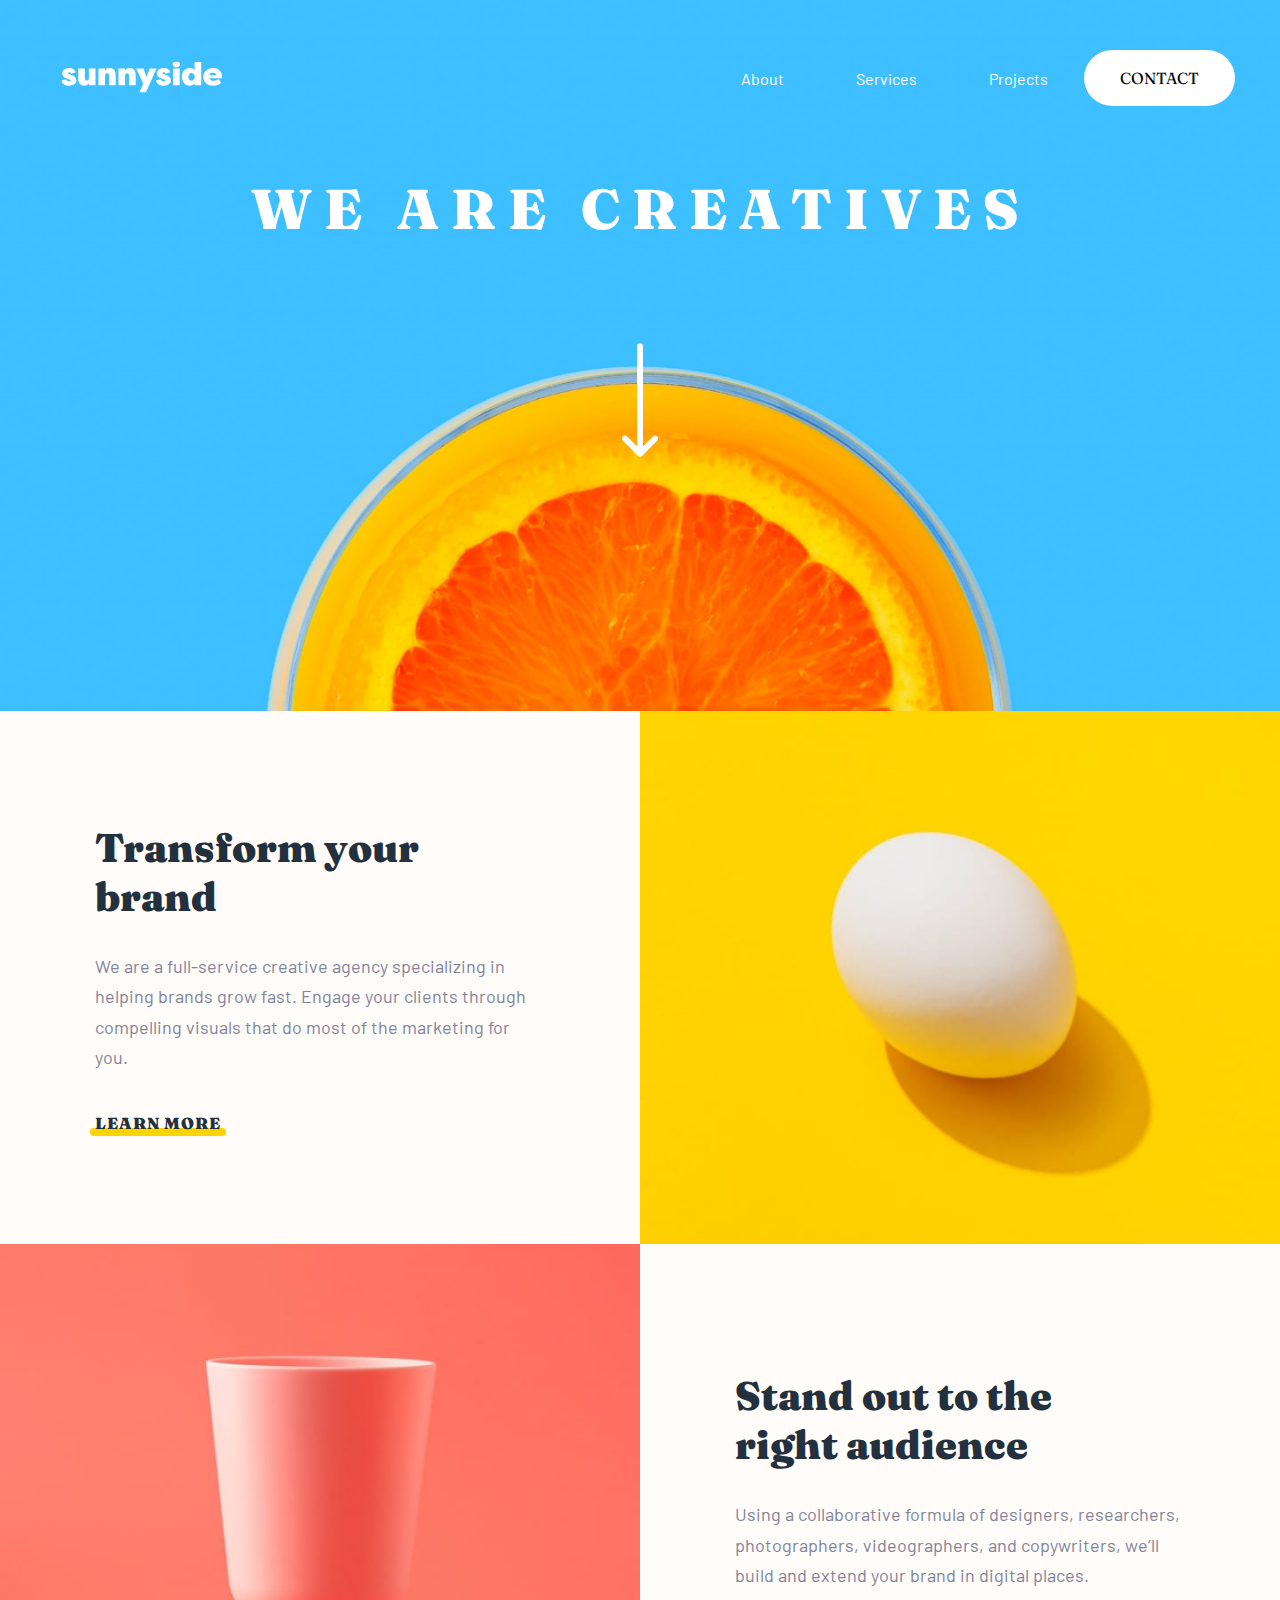
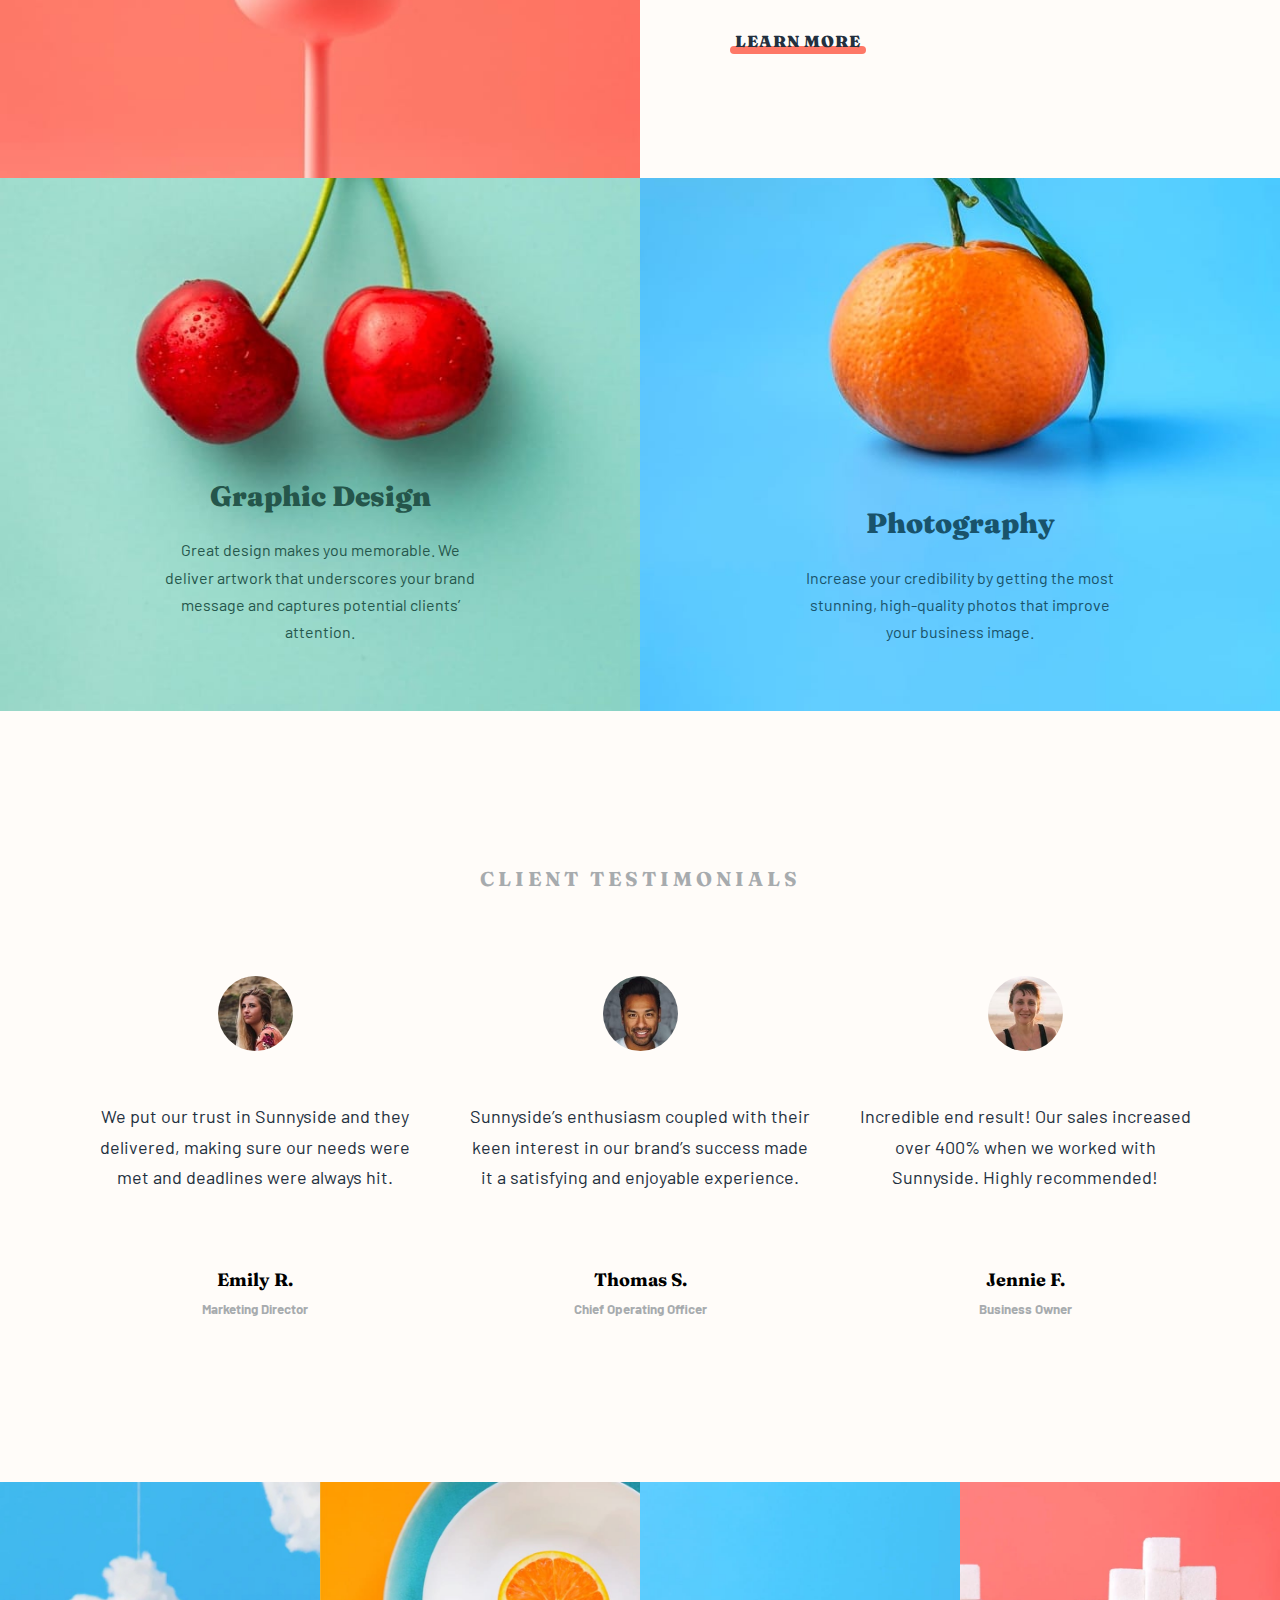
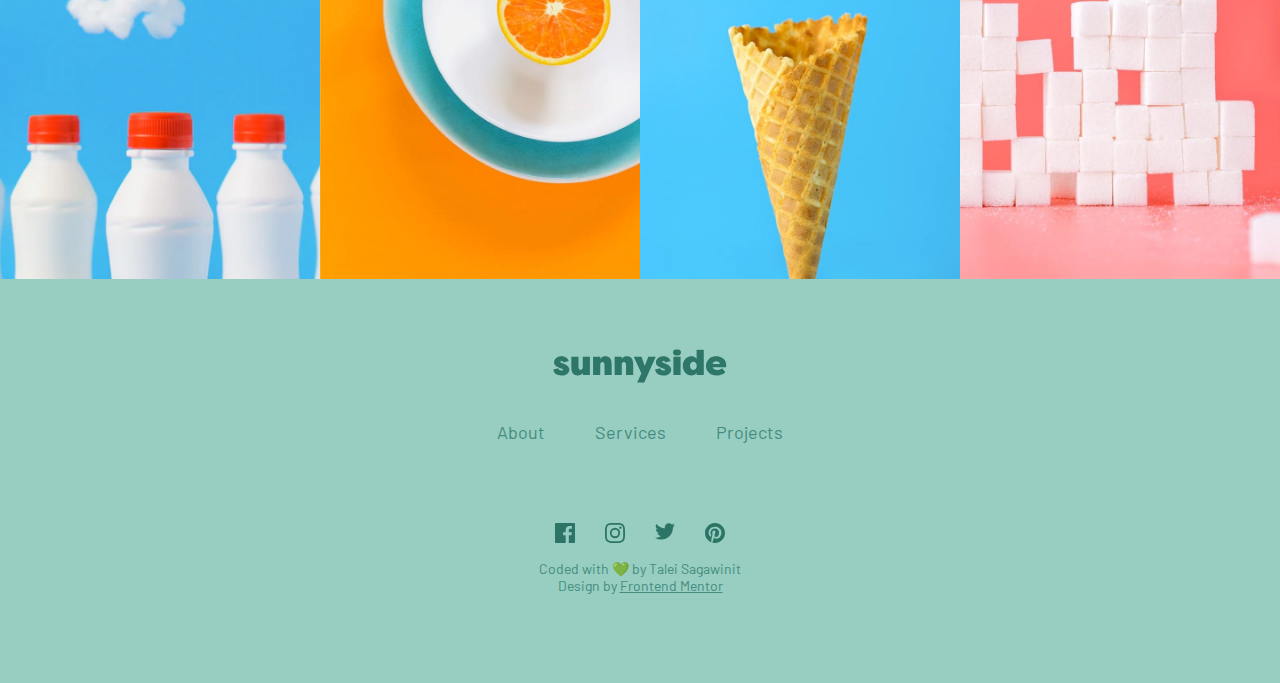
==== commit 733f158e: "add desktop styles" ====
--- a/index.html
+++ b/index.html
@@ -16,7 +16,28 @@
 </head>
 
 <body>
-  <header class="header">About Services Projects Contact</header>
+  <header id="header" class="header">
+    <div class="header__wrapper">
+      <div class="header__logo-wrapper">
+        <svg width="124" height="24" xmlns="http://www.w3.org/2000/svg" class="header__logo">
+          <path
+            d="M5.857 18.708c1.638 0 2.995-.36 4.07-1.08 1.075-.721 1.613-1.769 1.613-3.144-.083-1.855-1.464-3.246-4.144-4.173l-1.44-.597c-.314-.1-.538-.198-.67-.298a.45.45 0 01-.198-.373c0-.414.273-.62.819-.62.678 0 1.182.347 1.513 1.043l3.698-1.044c-.893-2.22-2.614-3.329-5.162-3.329-1.522 0-2.788.398-3.797 1.193C1.15 7.08.645 8.116.645 9.39c0 .398.058.766.174 1.106.116.34.29.638.521.894.232.257.455.48.67.671.215.19.488.369.82.534.33.166.582.286.756.36.174.075.41.162.707.261l.422.15 1.49.546c.363.133.6.244.707.335a.449.449 0 01.16.36c0 .431-.404.647-1.215.647-1.191 0-1.903-.53-2.134-1.59L0 14.509c.463 2.8 2.416 4.2 5.857 4.2zm11.636 0c1.638 0 2.845-.63 3.623-1.888v1.615h5.112V5.366h-5.112v7.156c0 1.474-.505 2.21-1.514 2.21-1.026 0-1.539-.736-1.539-2.21V5.366h-5.112v7.653c0 3.793 1.514 5.69 4.542 5.69zm16.103-.273V11.28c0-1.475.504-2.212 1.513-2.212 1.026 0 1.54.737 1.54 2.212v7.155h5.111v-7.652c0-3.793-1.513-5.69-4.541-5.69-1.638 0-2.846.63-3.623 1.888V5.366h-5.113v13.069h5.113zm15.383 0V11.28c0-1.475.504-2.212 1.514-2.212 1.025 0 1.538.737 1.538 2.212v7.155h5.113v-7.652c0-3.793-1.514-5.69-4.542-5.69-1.638 0-2.846.63-3.623 1.888V5.366h-5.113v13.069h5.113zM64.958 24l8.289-18.634H67.91l-2.532 6.684-2.258-6.684h-5.584l5.435 11.802L59.944 24h5.014zm13.67-5.292c1.638 0 2.995-.36 4.07-1.08 1.076-.721 1.614-1.769 1.614-3.144-.083-1.855-1.465-3.246-4.145-4.173l-1.44-.597c-.314-.1-.537-.198-.67-.298a.45.45 0 01-.198-.373c0-.414.273-.62.819-.62.678 0 1.183.347 1.514 1.043l3.698-1.044c-.894-2.22-2.614-3.329-5.162-3.329-1.522 0-2.788.398-3.797 1.193-1.01.795-1.514 1.83-1.514 3.105 0 .398.058.766.173 1.106.116.34.29.638.522.894.231.257.455.48.67.671.215.19.488.369.819.534.33.166.583.286.757.36.173.075.41.162.707.261l.422.15 1.489.546c.364.133.6.244.707.335a.449.449 0 01.161.36c0 .431-.405.647-1.216.647-1.19 0-1.902-.53-2.134-1.59l-3.723.844c.464 2.8 2.416 4.2 5.857 4.2zm9.8-14.137c.91 0 1.613-.215 2.11-.646.495-.43.744-.977.744-1.64 0-.678-.24-1.23-.72-1.651C90.082.21 89.371 0 88.428 0c-.943 0-1.655.211-2.135.634-.48.422-.72.973-.72 1.652 0 .662.249 1.209.745 1.64.497.43 1.2.645 2.11.645zm2.556 13.864V5.366H85.87v13.069h5.113zm7.74.273c1.737 0 2.977-.63 3.722-1.888v1.615h5.112V.472h-5.112v6.534c-.745-1.275-1.985-1.913-3.723-1.913-1.753 0-3.214.642-4.38 1.926-1.166 1.283-1.75 2.91-1.75 4.882 0 1.97.584 3.598 1.75 4.882 1.166 1.283 2.627 1.925 4.38 1.925zm1.39-3.9c-.729 0-1.312-.274-1.75-.82-.439-.547-.658-1.243-.658-2.087 0-.845.215-1.54.645-2.087.447-.547 1.034-.82 1.762-.82s1.311.273 1.75.82c.438.546.657 1.242.657 2.087 0 .844-.219 1.54-.657 2.087-.439.546-1.022.82-1.75.82zm16.698 3.9c2.597 0 4.624-.754 6.08-2.26l-2.11-2.833c-1.042.845-2.217 1.267-3.524 1.267-.992 0-1.799-.224-2.42-.67-.62-.448-.93-.879-.93-1.293h9.604c.083-.298.124-.687.124-1.167 0-2.054-.674-3.677-2.022-4.87-1.349-1.193-3.073-1.789-5.175-1.789-2.25 0-4.028.671-5.335 2.013-1.307 1.341-1.961 2.956-1.961 4.844 0 1.938.69 3.549 2.072 4.833 1.382 1.283 3.247 1.925 5.597 1.925zm2.208-8.149h-5.112c.033-.613.298-1.08.794-1.404.496-.323 1.084-.484 1.762-.484.678 0 1.266.165 1.762.497.497.331.761.795.794 1.391z"
+            fill="#FFF" fill-rule="nonzero" />
+        </svg>
+      </div>
+      <button id="mobileNavBtn" class="header__nav-button hide-desktop">
+        <svg width="24" height="18" xmlns="http://www.w3.org/2000/svg">
+          <path d="M24 16v2H0v-2h24zm0-8v2H0V8h24zm0-8v2H0V0h24z" fill="#FFF" fill-rule="evenodd" />
+        </svg>
+      </button>
+      <nav id="nav" class="header__nav-links">
+        <a href="#about" class="header__nav-link">About</a>
+        <a href="#services" class="header__nav-link">Services</a>
+        <a href="#projects" class="header__nav-link">Projects</a>
+        <a href="#contact" class="header__nav-link header__nav-link--contact">Contact</a>
+      </nav>
+    </div>
+  </header>
   <main class="main">
     <section class="hero__wrapper">
       <div class="hero__header">
@@ -30,14 +51,20 @@
           </svg>
         </div>
       </div>
-      <div class="hero__image-wrapper">
+      <div class="hero__image-wrapper hide-desktop">
         <img src="./images/mobile/image-header.jpg" alt="Hero image" class="hero__image" />
       </div>
+      <div class="hero__image-wrapper hide-mobile">
+        <img src="./images/desktop/image-header.jpg" alt="Hero image" class="hero__image" />
+      </div>
     </section>
     <section class="main-content">
-      <div class="transform__wrapper">
-        <div class="transform__image-wrapper">
+      <div id="about" class="transform__wrapper container">
+        <div class="transform__image-wrapper hide-desktop">
           <img src="./images/mobile/image-transform.jpg" alt="Transform image" class="transform__image" />
+        </div>
+        <div class="transform__image-wrapper hide-mobile">
+          <img src="./images/desktop/image-transform.jpg" alt="Transform image" class="transform__image" />
         </div>
         <div class="transform__content">
           <h2 class="transform__title">Transform your brand</h2>
@@ -49,9 +76,12 @@
           <a href="" class="transform__cta">Learn more</a>
         </div>
       </div>
-      <div class="stand-out__wrapper">
-        <div class="stand-out__image-wrapper">
+      <div id="services" class="stand-out__wrapper container">
+        <div class="stand-out__image-wrapper hide-desktop">
           <img src="./images/mobile/image-stand-out.jpg" alt="Stand out image" class="stand-out__image" />
+        </div>
+        <div class="stand-out__image-wrapper hide-mobile">
+          <img src="./images/desktop/image-stand-out.jpg" alt="Stand out image" class="stand-out__image" />
         </div>
         <div class="stand-out__content">
           <h2 class="stand-out__title">Stand out to the right audience</h2>
@@ -63,10 +93,13 @@
           <a href="" class="stand-out__cta">Learn more</a>
         </div>
       </div>
-      <div class="graphic-photography__wrapper">
+      <div id="projects" class="graphic-photography__wrapper container">
         <div class="graphic__wrapper">
-          <div class="graphic__image-wrapper">
+          <div class="graphic__image-wrapper hide-desktop">
             <img src="./images/mobile/image-graphic-design.jpg" alt="Graphic design image" class="graphic__image">
+          </div>
+          <div class="graphic__image-wrapper hide-mobile">
+            <img src="./images/desktop/image-graphic-design.jpg" alt="Graphic design image" class="graphic__image">
           </div>
           <div class="graphic__content">
             <h2 class="graphic__title">Graphic design</h2>
@@ -75,8 +108,11 @@
           </div>
         </div>
         <div class="photography__wrapper">
-          <div class="photography__image-wrapper">
+          <div class="photography__image-wrapper hide-desktop">
             <img src="./images/mobile/image-photography.jpg" alt="Photography image" class="photography__image">
+          </div>
+          <div class="photography__image-wrapper hide-mobile">
+            <img src="./images/desktop/image-photography.jpg" alt="Photography image" class="photography__image">
           </div>
           <div class="photography__content">
             <h2 class="photography__title">Photography</h2>
@@ -85,7 +121,7 @@
           </div>
         </div>
       </div>
-      <div class="testimonials__wrapper">
+      <div id="contact" class="testimonials__wrapper container">
         <h3 class="testimonials__title">Client testimonials</h3>
         <div class="testimonials__blocks">
           <div class="testimonials__block">
@@ -127,18 +163,30 @@
     </section>
   </main>
   <footer class="footer">
-    <section class="footer__image-grid">
-      <div class="footer__image-wrapper">
+    <section class="footer__image-grid container">
+      <div class="footer__image-wrapper hide-desktop">
         <img src="./images/mobile/image-gallery-milkbottles.jpg" alt="Footer image 1" class="footer__image">
       </div>
-      <div class="footer__image-wrapper">
+      <div class="footer__image-wrapper hide-mobile">
+        <img src="./images/desktop/image-gallery-milkbottles.jpg" alt="Footer image 1" class="footer__image">
+      </div>
+      <div class="footer__image-wrapper hide-desktop">
         <img src="./images/mobile/image-gallery-orange.jpg" alt="Footer image 2" class="footer__image">
       </div>
-      <div class="footer__image-wrapper">
+      <div class="footer__image-wrapper hide-mobile">
+        <img src="./images/desktop/image-gallery-orange.jpg" alt="Footer image 2" class="footer__image">
+      </div>
+      <div class="footer__image-wrapper hide-desktop">
         <img src="./images/mobile/image-gallery-cone.jpg" alt="Footer image 3" class="footer__image">
       </div>
-      <div class="footer__image-wrapper">
+      <div class="footer__image-wrapper hide-mobile">
+        <img src="./images/desktop/image-gallery-cone.jpg" alt="Footer image 3" class="footer__image">
+      </div>
+      <div class="footer__image-wrapper hide-desktop">
         <img src="./images/mobile/image-gallery-sugar-cubes.jpg" alt="Footer image 4" class="footer__image">
+      </div>
+      <div class="footer__image-wrapper hide-mobile">
+        <img src="./images/desktop/image-gallery-sugar-cubes.jpg" alt="Footer image 4" class="footer__image">
       </div>
     </section>
     <section class="footer__content">
@@ -193,6 +241,7 @@
       </div>
     </section>
   </footer>
+  <script type="text/javascript" src="./index.js"></script>
 </body>
 
 </html>--- a/styles.css
+++ b/styles.css
@@ -1,10 +1,12 @@
 /* VARIABLES */
 :root {
     /* COLOR VARS */
+    --black: #000000;
     --white: #ffffff;
     --white-2: #fffcf9;
     --gray: hsl(232, 10%, 55%);
     --gray-2: hsl(210, 4%, 67%);
+    --gray-3: rgba(255, 255, 255, .2);
     --blue: hsl(212, 27%, 19%);
     --blue-2: hsl(167, 40%, 24%);
     --blue-3: hsl(198, 62%, 26%);
@@ -13,10 +15,11 @@
     --green: hsl(168, 34%, 41%);
     --green-2: hsl(166, 36%, 70%);
     /* FONT VARS */
-    --primary: 'Barlow', sans-serif;
-    --secondary: 'Fraunces', serif;
+    --primary-font: 'Barlow', sans-serif;
+    --secondary-font: 'Fraunces', serif;
     /* Z-INDEX */
     --behind: -1;
+    --front: 1;
 }
 
 /* NORMALIZE STYLES */
@@ -33,14 +36,157 @@
 }
 
 body {
-    margin: 0;
+    margin: 0 auto;
     font-family: 'Barlow', sans-serif;
     font-size: 1rem;
     overflow-x: hidden;
     background-color: var(--white-2);
 }
 
-/* HERO SECTION - MOBILE */
+/* HEADER SECTION */
+.header {
+    position: absolute;
+    top: 0;
+    left: 0;
+    width: 100%;
+}
+
+.header__wrapper {
+    position: relative;
+    display: flex;
+    flex-direction: row;
+    justify-content: space-between;
+    align-items: center;
+    z-index: var(--front);
+    width: 100%;
+    padding: 20px 10px 20px 25px;
+    max-width: 1440px;
+    margin: auto;
+}
+
+.header__nav-links {
+    position: absolute;
+    left: 25px;
+    top: calc(100% + 15px);
+    padding: 25px;
+    background-color: var(--white);
+    width: calc(100% - 50px);
+    display: flex;
+    flex-direction: column;
+    justify-content: center;
+    align-items: center;
+    transform: translateY(-100%);
+    opacity: 0;
+    z-index: var(--behind);
+    transition: 
+        transform 0.3s ease-in-out,
+        opacity 0.3s ease-in-out;
+}
+
+.visible .header__nav-links {
+    transform: translateY(0);
+    opacity: 1;
+    z-index: var(--front);
+}
+
+.header__nav-links::after {
+    content: "";
+    position: absolute;
+    top: -25px;
+    right: 0;
+    display: block;
+    width: 0px;
+    height: 0px;
+    border-style: solid;
+    border-width: 0 0 25px 25px;
+    border-color: transparent transparent var(--white) transparent;
+    transform: rotate(0deg);
+}
+
+.header__nav-link {
+    text-decoration: none;
+    text-transform: capitalize;
+    color: var(--gray);
+    font-size: 20px;
+    padding: 18px 36px;
+}
+
+.header__nav-link--contact {
+    text-transform: uppercase;
+    background-color: var(--yellow);
+    color: var(--blue);
+    font-family: var(--secondary-font);
+    border-radius: 30px;
+    font-size: 16px;
+    margin-top: 10px;
+    margin-bottom: 10px;
+}
+
+.header__nav-button {
+    position: relative;
+    padding: 15px;
+    border: none;
+    background-color: transparent;
+    border-radius: 100%;
+    overflow: hidden;
+}
+
+.header__nav-button::after {
+    content: "";
+    opacity: 0;
+    position: absolute;
+    top: 50%;
+    left: 50%;
+    width: 0px;
+    height: 0px;
+    background: var(--gray-3);
+    transform: translate(-50%, -50%);
+    border-radius: 50%;
+    transition: .5s ease-out;
+}
+
+.header__nav-button:active:after {
+    opacity: 1;
+    width: 300px;
+    height: 300px;
+}
+
+@media only screen and (min-width: 800px) {
+    .header {
+        padding: 20px 10px 20px 55px;
+    }
+
+    .header__nav-links {
+        position: static;
+        transform: translateY(0);
+        opacity: 1;
+        background-color: transparent;
+        flex-direction: row;
+        justify-content: flex-end;
+        padding-top: 0;
+        padding-bottom: 0;
+    }
+
+    .header__nav-links::after {
+        display: none;
+    }
+
+    .header__nav-link {
+        color: var(--white);
+        font-size: 16px;
+    }
+
+    .header__nav-link--contact {
+        background-color: var(--white);
+        color: var(--black);
+    }
+
+    .header__logo {
+        transform: scale(1.3);
+    }
+}
+ 
+/* HERO SECTION */
 .hero__wrapper {
     position: relative;
 }
@@ -54,7 +200,7 @@
 }
 
 .hero__title {
-    font-family: var(--secondary);
+    font-family: var(--secondary-font);
     text-transform: uppercase;
     font-size: 2.5rem;
     font-weight: 900;
@@ -70,7 +216,19 @@
     display: flex;
 }
 
-/* TRANSFORM SECTION - MOBILE */
+@media only screen and (min-width: 800px) {
+    .hero__header {
+        top: 42%;
+    }
+
+    .hero__title {
+        font-size: 56px;
+        letter-spacing: 12px;
+        margin-bottom: 100px;
+    }
+}
+
+/* TRANSFORM SECTION  */
 .transform__image {
     max-width: 100%;
 }
@@ -86,7 +244,7 @@
 
 .transform__title {
     margin: 0 auto;
-    font-family: var(--secondary);
+    font-family: var(--secondary-font);
     font-size: 1.875rem;
     width: 75%;
     color: var(--blue);
@@ -102,7 +260,7 @@
 .transform__cta {
     text-transform: uppercase;
     text-decoration: none;
-    font-family: var(--secondary);
+    font-family: var(--secondary-font);
     display: inline-block;
     margin-top: 10px;
     color: var(--blue);
@@ -124,7 +282,41 @@
     z-index: var(--behind);
 }
 
-/* STAND OUT SECTION - MOBILE */
+@media only screen and (min-width: 800px) {
+    .transform__wrapper {
+        display: grid;
+        grid-template-columns: repeat(2, 1fr);
+    }
+
+    .transform__content {
+        display: flex;
+        flex-direction: column;
+        justify-content: center;
+        align-items: flex-start;
+        text-align: left;
+        max-width: 500px;
+        margin: 0 auto;
+        order: -1;
+    }
+
+    .transform__title {
+        margin: 0;
+        font-size: 40px;
+    }
+
+    .transform__description {
+        line-height: 1.7;
+        margin-top: 30px;
+        margin-bottom: 30px;
+    }
+
+    .transform__cta {
+        font-size: 16px;
+        font-weight: 900;
+    }
+}
+
+/* STAND OUT SECTION */
 .stand-out__image {
     max-width: 100%;
 }
@@ -140,7 +332,7 @@
 
 .stand-out__title {
     margin: 0 auto;
-    font-family: var(--secondary);
+    font-family: var(--secondary-font);
     font-size: 1.875rem;
     width: 75%;
     color: var(--blue);
@@ -156,7 +348,7 @@
 .stand-out__cta {
     text-transform: uppercase;
     text-decoration: none;
-    font-family: var(--secondary);
+    font-family: var(--secondary-font);
     display: inline-block;
     margin-top: 10px;
     color: var(--blue);
@@ -178,9 +370,42 @@
     z-index: var(--behind);
 }
 
-/* GRAPHIC & PHOTOGRAPHY SECTION - MOBILE */
-
-/***** GRAPHIC SECTION - MOBILE *****/
+@media only screen and (min-width: 800px) {
+    .stand-out__wrapper {
+        display: grid;
+        grid-template-columns: repeat(2, 1fr);
+    }
+
+    .stand-out__content {
+        display: flex;
+        flex-direction: column;
+        justify-content: center;
+        align-items: flex-start;
+        text-align: left;
+        max-width: 500px;
+        margin: 0 auto;
+    }
+
+    .stand-out__title {
+        margin: 0;
+        font-size: 40px;
+    }
+
+    .stand-out__description {
+        line-height: 1.7;
+        margin-top: 30px;
+        margin-bottom: 30px;
+    }
+
+    .stand-out__cta {
+        font-size: 16px;
+        font-weight: 900;
+    }
+}
+
+/* GRAPHIC & PHOTOGRAPHY SECTION */
+
+/***** GRAPHIC SECTION *****/
 .graphic__wrapper {
     position: relative;
 }
@@ -201,7 +426,7 @@
 }
 
 .graphic__title {
-    font-family: var(--secondary);
+    font-family: var(--secondary-font);
     text-transform: capitalize;
     font-size: 1.75rem;
     color: var(--blue-2);
@@ -215,7 +440,7 @@
     padding-right: 15px;
 }
 
-/***** PHOTOGRAPHY SECTION - MOBILE *****/
+/***** PHOTOGRAPHY SECTION *****/
 .photography__wrapper {
     position: relative;
 }
@@ -236,7 +461,7 @@
 }
 
 .photography__title {
-    font-family: var(--secondary);
+    font-family: var(--secondary-font);
     text-transform: capitalize;
     font-size: 1.75rem;
     color: var(--blue-3);
@@ -250,7 +475,26 @@
     padding-right: 15px;
 }
 
-/* TESTIMONIALS SECTION - MOBILE */
+@media only screen and (min-width: 800px) {
+    .graphic-photography__wrapper {
+        display: grid;
+        grid-template-columns: repeat(2, 1fr);
+    }
+
+    .graphic__content {
+        width: 55%;
+        left: 50%;
+        transform: translateX(-50%);
+    }
+
+    .photography__content {
+        width: 55%;
+        left: 50%;
+        transform: translateX(-50%);
+    }
+}
+
+/* TESTIMONIALS SECTION */
 .testimonials__wrapper {
     padding: 50px 25px 85px;
 }
@@ -258,7 +502,7 @@
 .testimonials__title {
     text-align: center;
     text-transform: uppercase;
-    font-family: var(--secondary);
+    font-family: var(--secondary-font);
     color: var(--gray-2);
     font-size: 16px;
     letter-spacing: 4px;
@@ -296,7 +540,7 @@
 }
 
 .testimonials__author-title {
-    font-family: var(--secondary);
+    font-family: var(--secondary-font);
     font-size: 18px;
     margin-bottom: 0;
     margin-top: 0;
@@ -308,10 +552,35 @@
     margin-bottom: 0;
 }
 
-/* FOOTER SECTION - MOBILE */
-.footer {
-    background-color: var(--green-2);
-}
+@media only screen and (min-width: 800px) {
+    .testimonials__blocks {
+        display: flex;
+        justify-content: space-evenly;
+    }
+
+    .testimonials__block:first-of-type {
+        padding-top: 65px;
+    }
+
+    .testimonials__block {
+        padding-top: 65px;
+        max-width: 360px;
+    }
+
+    .testimonials__title {
+        font-size: 20px;
+    }
+
+    .testimonials__wrapper {
+        padding: 135px 50px 165px;
+    }
+
+    .testimonials__quote {
+        margin: 50px 10px 75px;
+    }
+}
+
+/* FOOTER SECTION */
 
 .footer__image-grid {
     display: grid;
@@ -332,6 +601,7 @@
     justify-content: center;
     align-items: center;
     padding: 60px 35px 75px;
+    background-color: var(--green-2);
 }
 
 .footer__logo {
@@ -371,4 +641,39 @@
 
 .footer__attribution-link {
     color: var(--green);
+}
+
+@media only screen and (min-width: 800px) {
+    .footer__image-grid {
+        display: flex;
+    }
+
+    .footer__navigation {
+        justify-content: space-evenly;
+        width: 32%;
+    }
+
+    .footer__content {
+        padding-top: 75px;
+    }
+}
+
+/* HELPER CLASSES */
+.hide-mobile {
+    display: none;
+}
+
+.container {
+    margin: auto;
+    max-width: 1440px;
+}
+
+@media only screen and (min-width: 800px) {
+    .hide-mobile {
+        display: flex;
+    }
+
+    .hide-desktop {
+        display: none;
+    }
 }